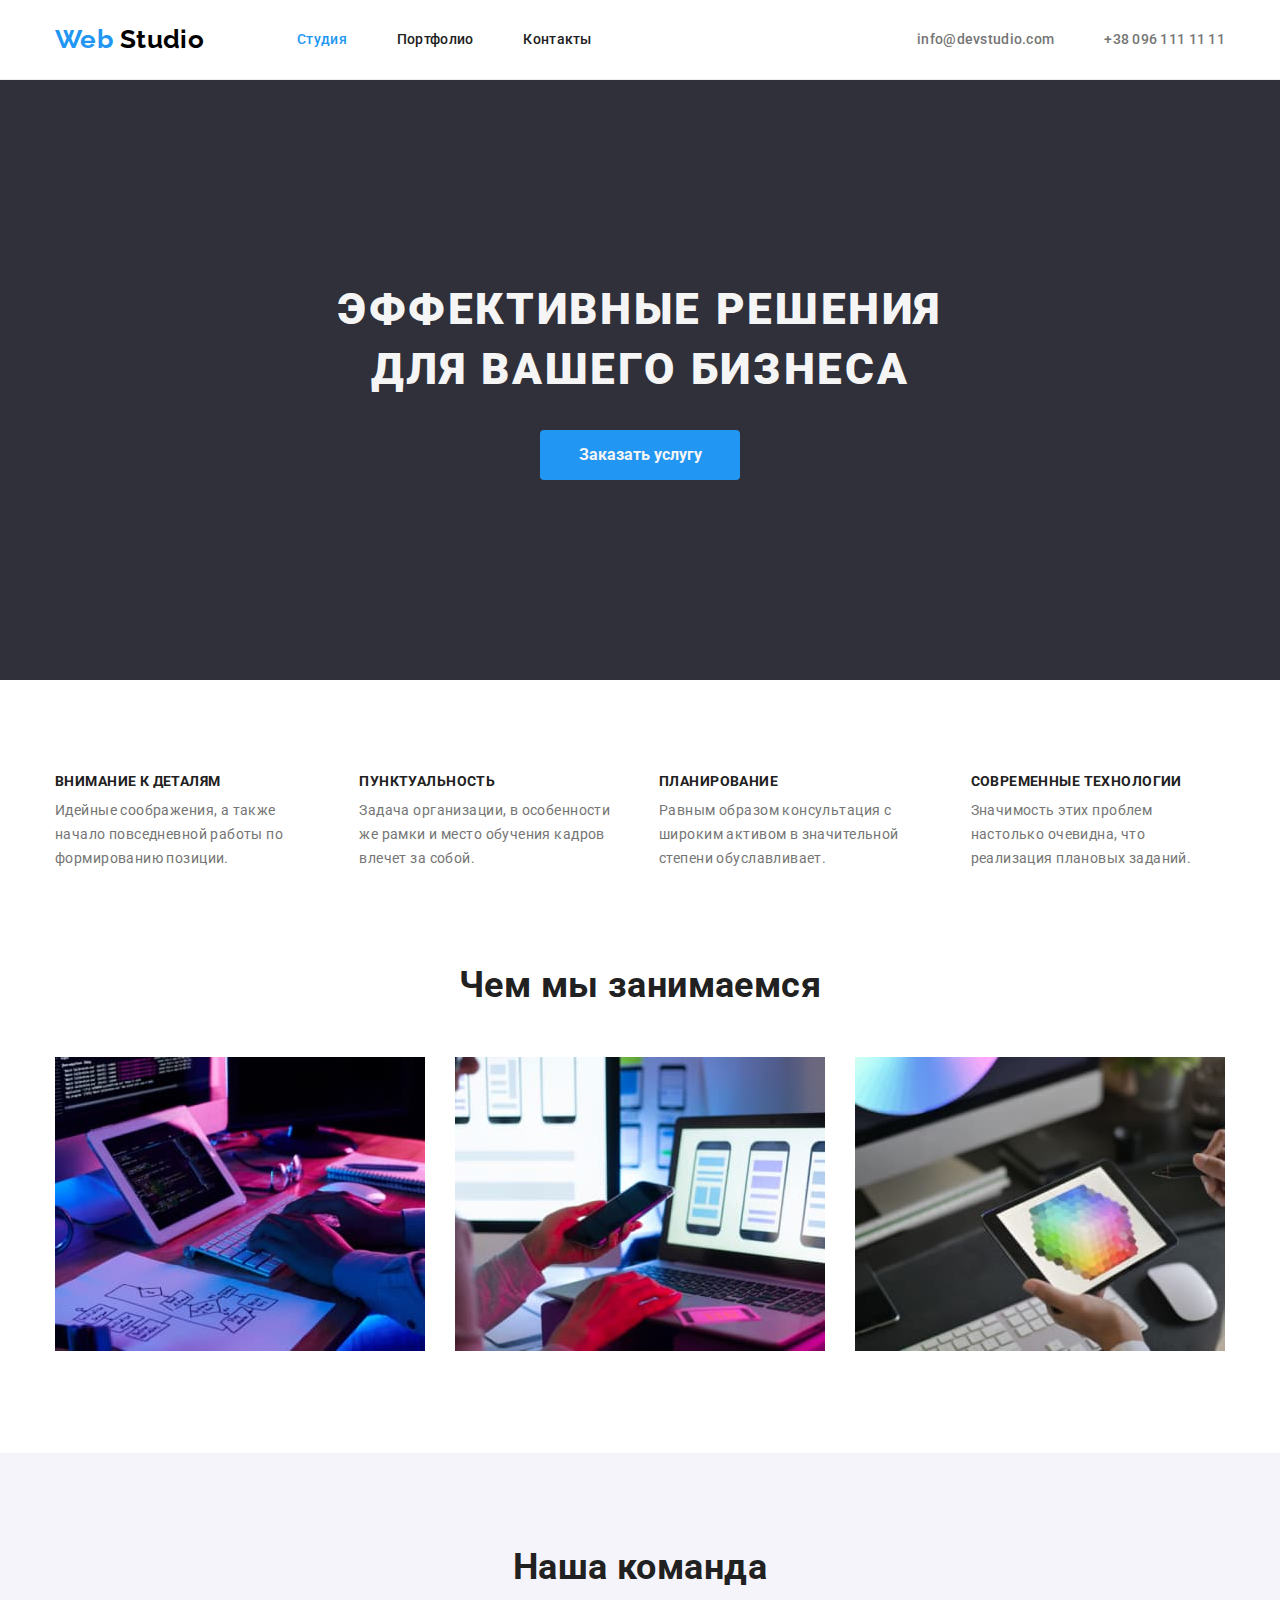
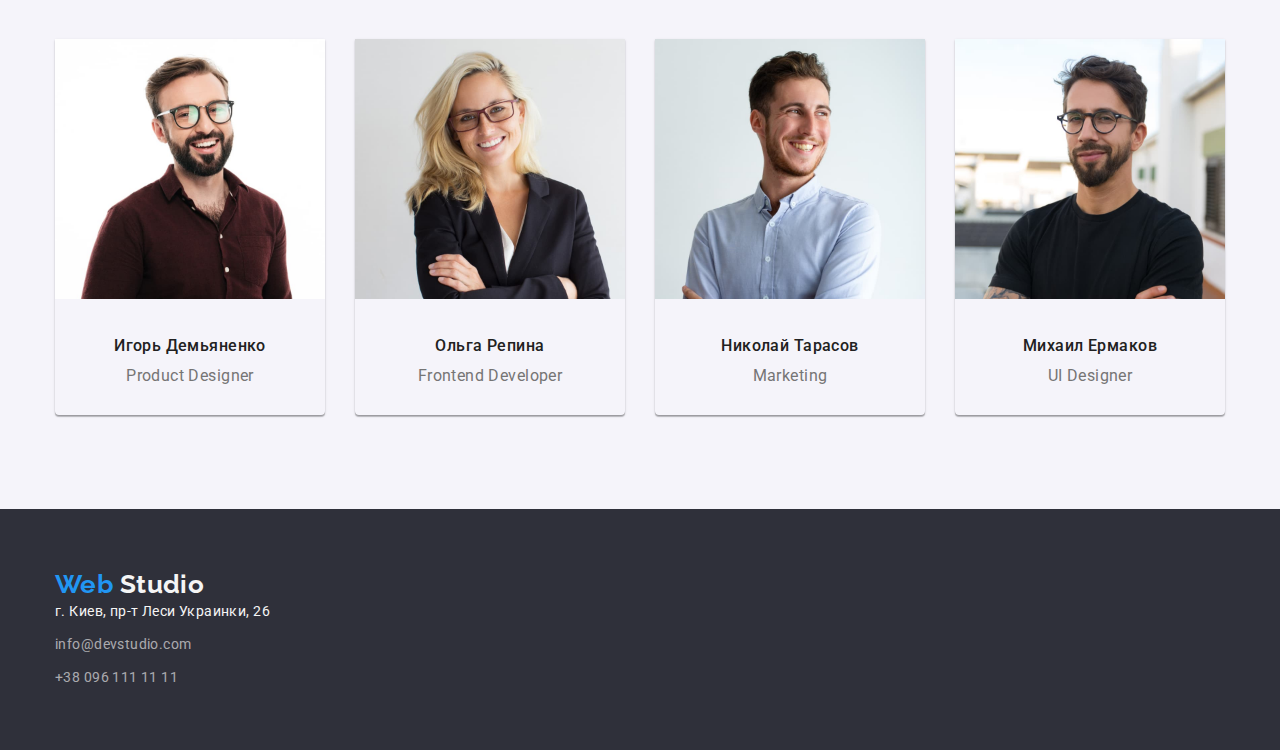
==== index.html @ 70b6d52c "summary" ====
<!DOCTYPE html>
<html lang="ru">
  <head>
    <meta charset="UTF-8" />
    <meta http-equiv="X-UA-Compatible" content="IE=edge" />
    <meta name="viewport" content="width=device-width, initial-scale=1.0" />
    <link rel="preconnect" href="https://fonts.googleapis.com" />
    <link rel="preconnect" href="https://fonts.gstatic.com" crossorigin />
    <link
      href="https://fonts.googleapis.com/css2?family=Raleway:wght@700&family=Roboto:wght@400;500;700;900&display=swap"
      rel="stylesheet"
    />
    <title>Document</title>
    <link
      rel="stylesheet"
      href="https://cdnjs.cloudflare.com/ajax/libs/modern-normalize/1.1.0/modern-normalize.min.css"
    />
    <link rel="stylesheet" href="./css/styles.css" />
  </head>
  <body>
    <!-- Верхняя линия -->
    <header class="header">
      <div class="container main-nav">
        <a href="./index.html" class="logo">Web <span class="logo-studio">Studio</span> </a>
        <nav>
          <ul class="site-nav list">
            <li class="item"><a href="./index.html" class="link current">Студия</a></li>
            <li class="item"><a href="./portfolio.html" class="link">Портфолио</a></li>
            <li class="item"><a href="" class="link">Контакты</a></li>
          </ul>
        </nav>
        <ul class="header-contacts list">
          <li class="item">
            <a href="mailto:info@devstudio.com" class="link">info@devstudio.com</a>
          </li>
          <li class="item"><a href="tel:+380961111111" class="link">+38 096 111 11 11</a></li>
        </ul>
      </div>
    </header>
    <main>
      <!-- Шапка -->
      <section class="hero">
        <div class="container">
          <h1 class="titel">
            Эффективные решения <br />
            для вашего бизнеса
          </h1>
          <button type="button" class="btn">Заказать услугу</button>
        </div>
      </section>
      <!-- Особености -->
      <section class="peculiarities">
        <div class="container">
          <!-- Прихований заголовок -->
          <h2 class="visually-hidden">Особенности</h2>
          <ul class="list">
            <li class="item">
              <h3 class="list-titel">Внимание к деталям</h3>
              <p>
                Идейные соображения, а также начало повседневной работы по формированию позиции.
              </p>
            </li>
            <li class="item">
              <h3 class="list-titel">Пунктуальность</h3>
              <p>
                Задача организации, в особенности же рамки и место обучения кадров влечет за собой.
              </p>
            </li>
            <li class="item">
              <h3 class="list-titel">Планирование</h3>
              <p>
                Равным образом консультация с широким активом в значительной степени обуславливает.
              </p>
            </li>
            <li class="item">
              <h3 class="list-titel">Современные технологии</h3>
              <p>Значимость этих проблем настолько очевидна, что реализация плановых заданий.</p>
            </li>
          </ul>
        </div>
      </section>
      <!-- Чем мы занимаемся -->
      <section class="work">
        <div class="container">
          <h2 class="titel">Чем мы занимаемся</h2>
          <ul class="list">
            <li class="item">
              <img src="./images/index-work/img1.jpg" alt="Верстка" width="370" />
            </li>
            <li class="item">
              <img src="./images/index-work/img2.jpg" alt="Дизайн" width="370" />
            </li>
            <li class="item">
              <img src="./images//index-work/img3.jpg" alt="Внешнее оформление" width="370" />
            </li>
          </ul>
        </div>
      </section>
      <!-- Наша команда -->
      <section class="team">
        <div class="container">
          <h2 class="titel">Наша команда</h2>
          <ul class="list">
            <li class="item">
              <img
                src="./images/index-team/phototeam1.jpg"
                alt="фото сотрудника"
                width="270"
                class="photo"
              />
              <div class="photo-text">
                <h3 class="list-titel">Игорь Демьяненко</h3>
                <p lang="en" class="list-text">Product Designer</p>
              </div>
            </li>
            <li class="item">
              <img
                src="./images/index-team/phototeam2.jpg"
                alt="фото сотрудника"
                width="270"
                class="photo"
              />
              <div class="photo-text">
                <h3 class="list-titel">Ольга Репина</h3>
                <p lang="en" class="list-text">Frontend Developer</p>
              </div>
            </li>
            <li class="item">
              <img
                src="./images//index-team/phototeam3.jpg"
                alt="фото сотрудника"
                width="270"
                class="photo"
              />
              <div class="photo-text">
                <h3 class="list-titel">Николай Тарасов</h3>
                <p lang="en" class="list-text">Marketing</p>
              </div>
            </li>
            <li class="item">
              <img
                src="./images/index-team/phototeam4.jpg"
                alt="фото сотрудника"
                width="270"
                class="photo"
              />
              <div class="photo-text">
                <h3 class="list-titel">Михаил Ермаков</h3>
                <p lang="en" class="list-text">UI Designer</p>
              </div>
            </li>
          </ul>
        </div>
      </section>
    </main>
    <!-- Подвал -->
    <footer class="footer">
      <div class="container">
        <a href="./index.html" class="logo">Web <span class="logo-studio">Studio</span> </a>
        <address>
          <p class="address">г. Киев, пр-т Леси Украинки, 26</p>
          <ul class="footer-contacts list">
            <li class="item">
              <a href="mailto:info@devstudio.com" class="link">info@devstudio.com</a>
            </li>
            <li class="item"><a href="tel:+380961111111" class="link">+38 096 111 11 11</a></li>
          </ul>
        </address>
      </div>
    </footer>
  </body>
</html>
---- css/styles.css ----
/* Основний колір тексту #212121 */
/* Додатковий крлір тексту #757575 */
/* Колір фону #f5f5f5 */
/* Додатковий колір фону #F5F4FA */
/* Колір футера #2F303A */
/* Колір наведення #2196F3 */
/* кольори лого #000000, #2196F3 */
/* Колір посилань футер rgba(255, 255, 255, 0.6); */

:root {
  --text-color: #757575;
  --additional-text-color: #212121;
  --background-color: #f5f5f5;
  --additional-background-color: #f5f4fa;
  --header-bacground-color: #ffffff;
  --footer-background-color: #2f303a;
  --logo-color: #000000;
  --activation-color: #2196f3;
  --footer-link-color: rgba(255, 255, 255, 0.6);
  --border-color: #eeeeee;
  --border-header-color: #ececec;
}

body {
  font-family: 'Roboto', sans-serif;
  color: var(--text-color);
  font-size: 14px;
  line-height: 1.71;
  letter-spacing: 0.03em;
}

h1,
h2,
h3,
p,
li {
  margin-top: 0;
  margin-bottom: 0;
}

.container {
  margin-left: auto;
  margin-right: auto;
  width: 1200px;
  padding-left: 15px;
  padding-right: 15px;
}

.titel {
  margin-top: 0;
  margin-bottom: 0;
  text-align: center;
}

.list {
  list-style: none;
  margin: 0;
  padding: 0;
}

.visually-hidden {
  position: absolute;
  width: 1px;
  height: 1px;
  margin: -1px;
  border: 0;
  padding: 0;

  white-space: nowrap;
  clip-path: inset(100%);
  clip: rect(0 0 0 0);
  overflow: hidden;
}

/* Верхняя линия */

.header {
  padding-top: 24px;
  padding-bottom: 24px;

  background-color: var(--header-bacground-color);
  border-bottom: 1px solid var(--border-header-color);
}

.header > .container {
  padding-top: 0;
  padding-bottom: 0;
}

.main-nav {
  display: flex;
  align-items: center;
}

.logo {
  margin-right: 93px;

  font-family: 'Raleway';
  font-weight: 700;
  font-size: 26px;
  line-height: 1.19;
  color: var(--activation-color);
  text-decoration: none;
}

.header .logo-studio {
  color: var(--logo-color);
}

.site-nav {
  display: flex;
}

.site-nav .item + .item {
  margin-left: 50px;
}

.site-nav .link {
  font-weight: 500;
  line-height: 1.14;
  letter-spacing: 0.02em;
  color: var(--additional-text-color);
  text-decoration: none;
}

.site-nav .link.current {
  color: var(--activation-color);
}

.header-contacts {
  display: flex;
  margin-left: auto;
}

.header-contacts .item + .item {
  margin-left: 50px;
}

.header-contacts .link {
  font-weight: 500;
  line-height: 1.14;
  letter-spacing: 0.02em;
  color: inherit;
  text-decoration: none;
}

.site-nav,
.header-contacts {
  list-style: none;
}

.site-nav .link:hover,
.site-nav .link:focus,
.header-contacts .link:hover,
.header-contacts .link:focus {
  color: var(--activation-color);
}

/* index */
/* Шапка */

.hero {
  background-color: var(--footer-background-color);
  text-align: center;
  padding-top: 200px;
  padding-bottom: 200px;
}

.hero .titel {
  margin-top: 0;
  margin-bottom: 30px;
  font-weight: 900;
  font-size: 44px;
  line-height: 1.36;

  letter-spacing: 0.06em;
  text-transform: uppercase;

  color: var(--background-color);
}

.hero .btn {
  min-width: 200px;
  padding: 10px 32px;
  font-weight: 700;
  font-size: 16px;
  line-height: 1.87;
  border-radius: 4px;
  border: 0;

  color: var(--background-color);
  background-color: var(--activation-color);

  cursor: pointer;
  font-family: inherit;
}

/* Особености */
.peculiarities {
  padding-top: 94px;
  padding-bottom: 94px;
}

.peculiarities > .container {
  padding-bottom: 0;
}

.peculiarities .list-titel {
  margin-bottom: 10px;
  font-weight: 700;
  font-size: 14px;
  line-height: 1.14;
  text-transform: uppercase;
  color: var(--additional-text-color);
}

.peculiarities .list {
  display: flex;
}

.peculiarities .item {
  width: calc((100%-90px) / 4);
  margin-right: 30px;
}

.peculiarities .item:nth-child(4n) {
  margin-right: 0px;
}

/* Чем мы занимаемся */
/* Наша команда */

.work {
  padding-bottom: 94px;
}

.work .list {
  display: flex;
}

.work .item {
  width: calc((100%-60px) / 3);
  margin-right: 30px;
}

.work .item:nth-child(3n) {
  margin-right: 0px;
}

.team {
  padding-top: 94px;
  padding-bottom: 94px;
}

.team .list {
  display: flex;
}

.team .item {
  width: calc((100%-90px) / 4);
  margin-right: 30px;
  text-align: center;
  box-shadow: 0px 1px 3px rgba(0, 0, 0, 0.12), 0px 1px 1px rgba(0, 0, 0, 0.14),
    0px 2px 1px rgba(0, 0, 0, 0.2);
  border-radius: 0px 0px 4px 4px;
}

.team .item:nth-child(4n) {
  margin-right: 0px;
}

.team {
  background-color: var(--additional-background-color);
}

.work .titel,
.team .titel {
  margin-bottom: 50px;
  font-weight: 700;
  font-size: 36px;
  line-height: 1.16;
  text-align: center;
  color: var(--additional-text-color);
}

/* .team .photo {
  margin-bottom: 10px;
} */
.team .photo-text {
  padding-top: 30px;
  padding-bottom: 30px;
}

.team .list-titel {
  margin-bottom: 10px;

  font-weight: 500;
  font-size: 16px;
  line-height: 1.18;
  text-align: center;
  color: var(--additional-text-color);
}

.team .list-text {
  /* margin-bottom: 30px; */

  font-size: 16px;
  line-height: 1.19;
  text-align: center;
}

/* portfolio */
/* Проекты */

.portfolio {
  padding-top: 94px;
  padding-bottom: 94px;
}

.portfolio .filter {
  display: flex;
  justify-content: center;
  margin-bottom: 34px;
}

.filter .item {
  margin-right: 8px;
}

.filter .item:last-child {
  margin-right: 0;
}

.filter .btn {
  padding-top: 6px;
  padding-right: 22px;
  padding-bottom: 6px;
  padding-left: 22px;

  font-weight: 500;
  font-size: 16px;
  line-height: 1.62;
  color: var(--additional-text-color);
  background-color: var(--additional-background-color);
  border: none;
  border-radius: 4px;

  cursor: pointer;
  font-family: inherit;
}

.filter .btn:hover,
.filter .btn:focus {
  color: var(--background-color);
  background-color: var(--activation-color);
}

.projects {
  display: flex;
  flex-wrap: wrap;
}

.projects .item {
  box-sizing: border-box;

  width: 370px;
  margin-right: 30px;
  margin-bottom: 30px;
}

.projects .item:nth-last-child(-n + 3) {
  margin-bottom: 0;
}

.projects .item:nth-child(3n) {
  margin-right: 0px;
}

.projects .photo-text {
  padding-top: 20px;
  padding-right: 24px;
  padding-bottom: 20px;
  padding-left: 24px;

  background: var(--header-bacground-color);
  border-right: 1px solid var(--border-color);
  border-bottom: 1px solid var(--border-color);
  border-left: 1px solid var(--border-color);
}

.projects .list-titel {
  margin-bottom: 4px;

  font-weight: 700;
  font-size: 18px;
  line-height: 2;
  letter-spacing: 0.06em;

  color: var(--additional-text-color);
}

.projects .list-text {
  font-size: 16px;
  line-height: 1.87;
}

/* Подвал */

.footer {
  background-color: var(--footer-background-color);
}

.footer {
  padding-top: 60px;
  padding-bottom: 60px;
}

.footer .logo {
  display: inline-block;
}

.footer .logo-studio {
  color: var(--background-color);
}

.footer .address {
  margin-bottom: 9px;
  color: var(--background-color);
  font-style: normal;
}

.footer-contacts {
  list-style: none;
}

.footer .item:not(:last-child) {
  margin-bottom: 9px;
}

.footer-contacts .link {
  color: rgba(255, 255, 255, 0.6);
  font-style: normal;
  text-decoration: none;
}

.footer-contacts .link:hover,
.footer-contacts .link:focus {
  color: var(--activation-color);
}
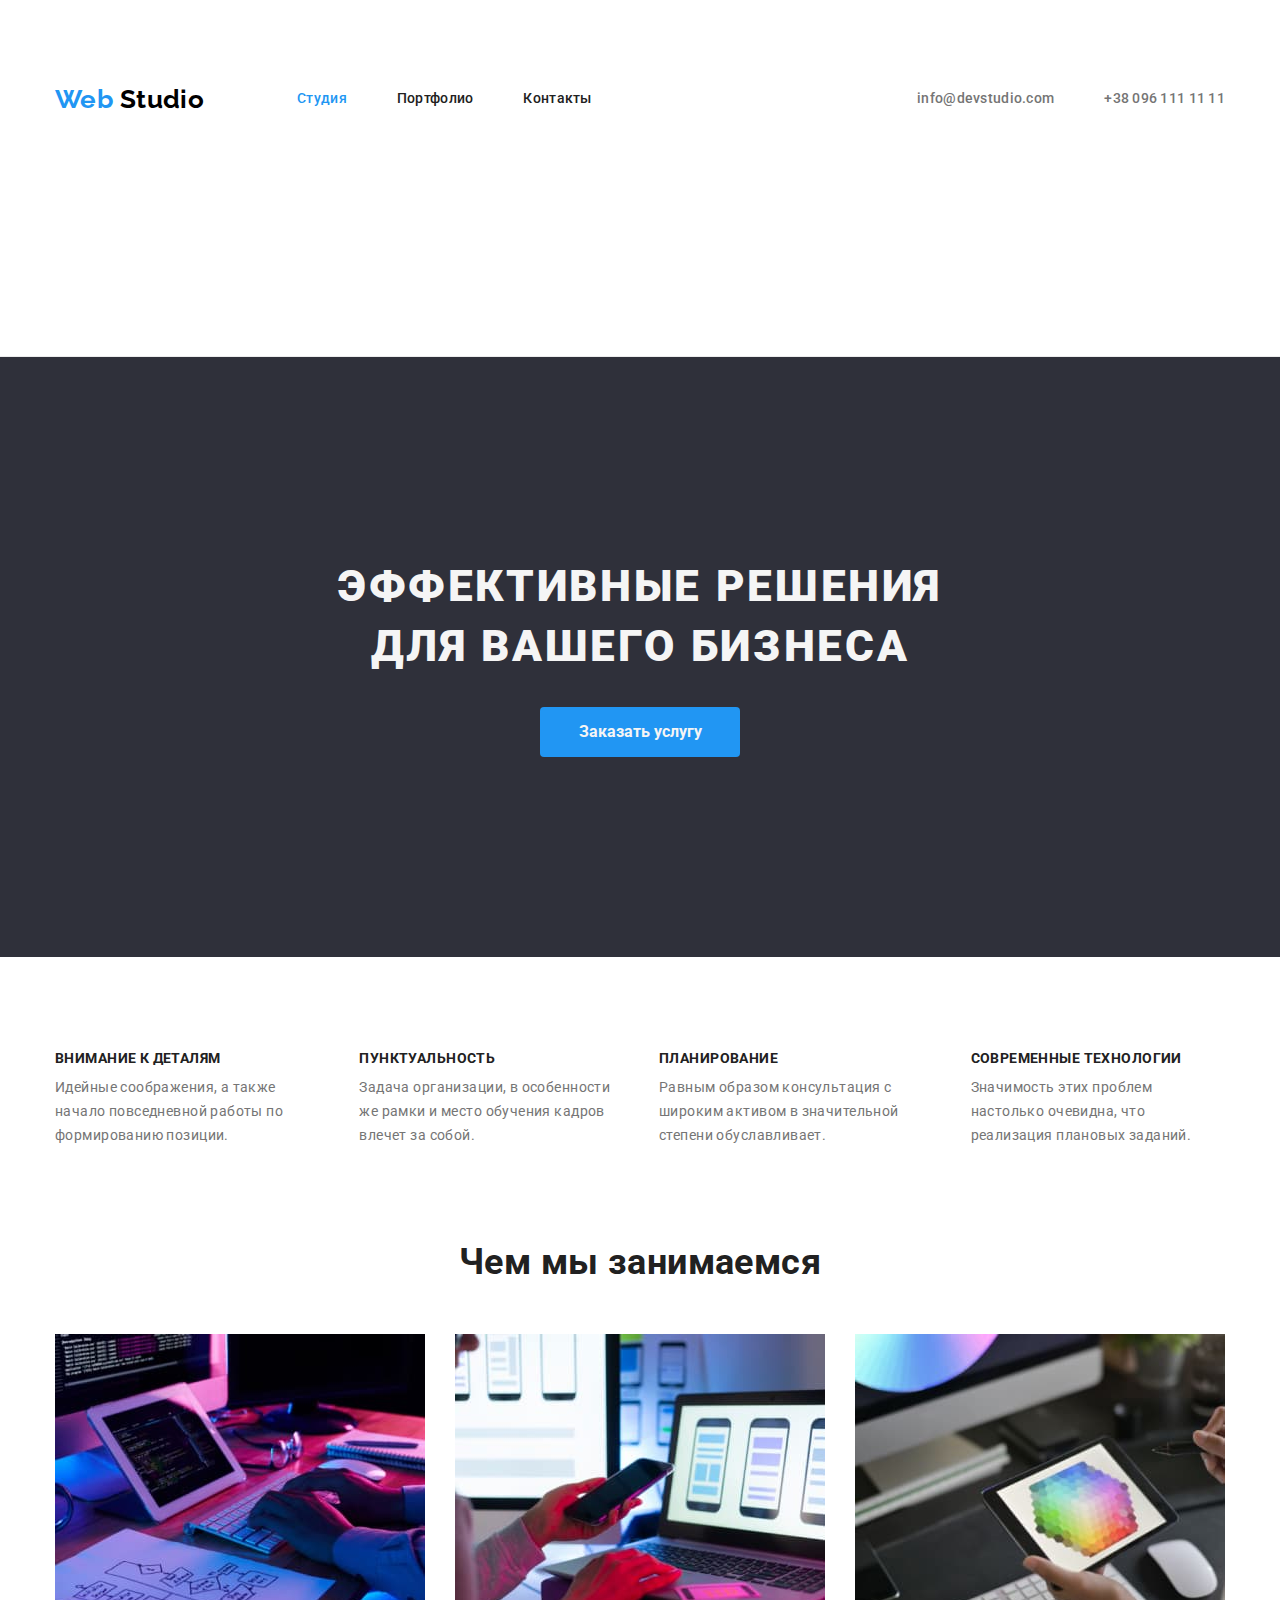
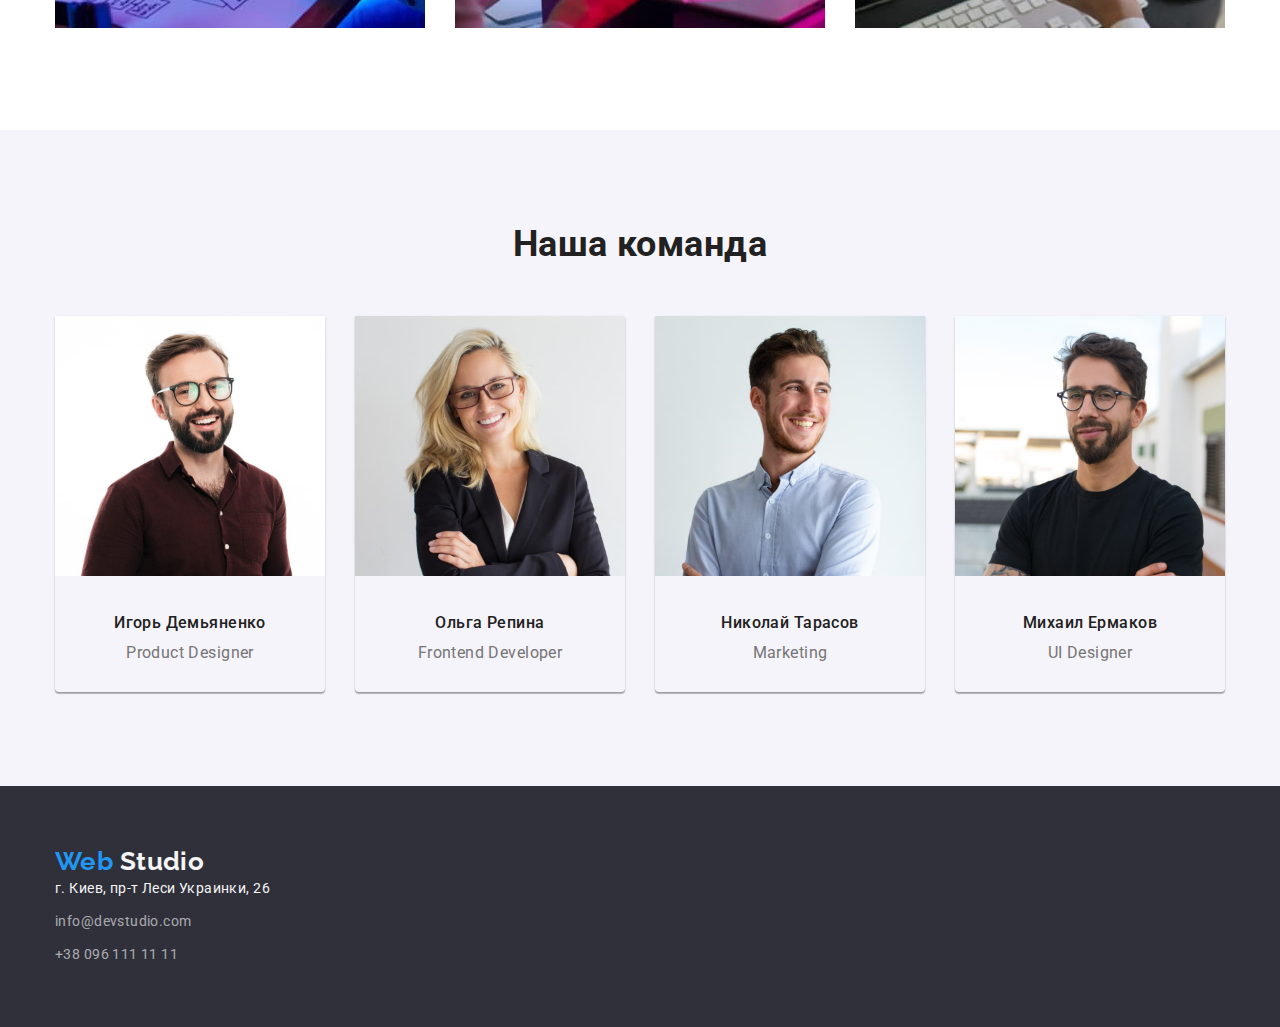
==== commit f983ac10: "ігььфкн" ====
--- a/index.html
+++ b/index.html
@@ -29,6 +29,9 @@
             <li class="item"><a href="" class="link">Контакты</a></li>
           </ul>
         </nav>
+        <svg>
+          <use></use>
+        </svg>
         <ul class="header-contacts list">
           <li class="item">
             <a href="mailto:info@devstudio.com" class="link">info@devstudio.com</a>
@@ -36,6 +39,9 @@
           <li class="item"><a href="tel:+380961111111" class="link">+38 096 111 11 11</a></li>
         </ul>
       </div>
+      <svg widht="12px" hejght="16px">
+        <use href="./images/icon.svg#envelop"></use>
+      </svg>
     </header>
     <main>
       <!-- Шапка -->
--- a/css/styles.css
+++ b/css/styles.css
@@ -156,6 +156,12 @@
   color: var(--activation-color);
 }
 
+.header-contacts .icon {
+  width: 16px;
+  height: 16px;
+  fill: var(--text-color);
+}
+
 /* index */
 /* Шапка */
 
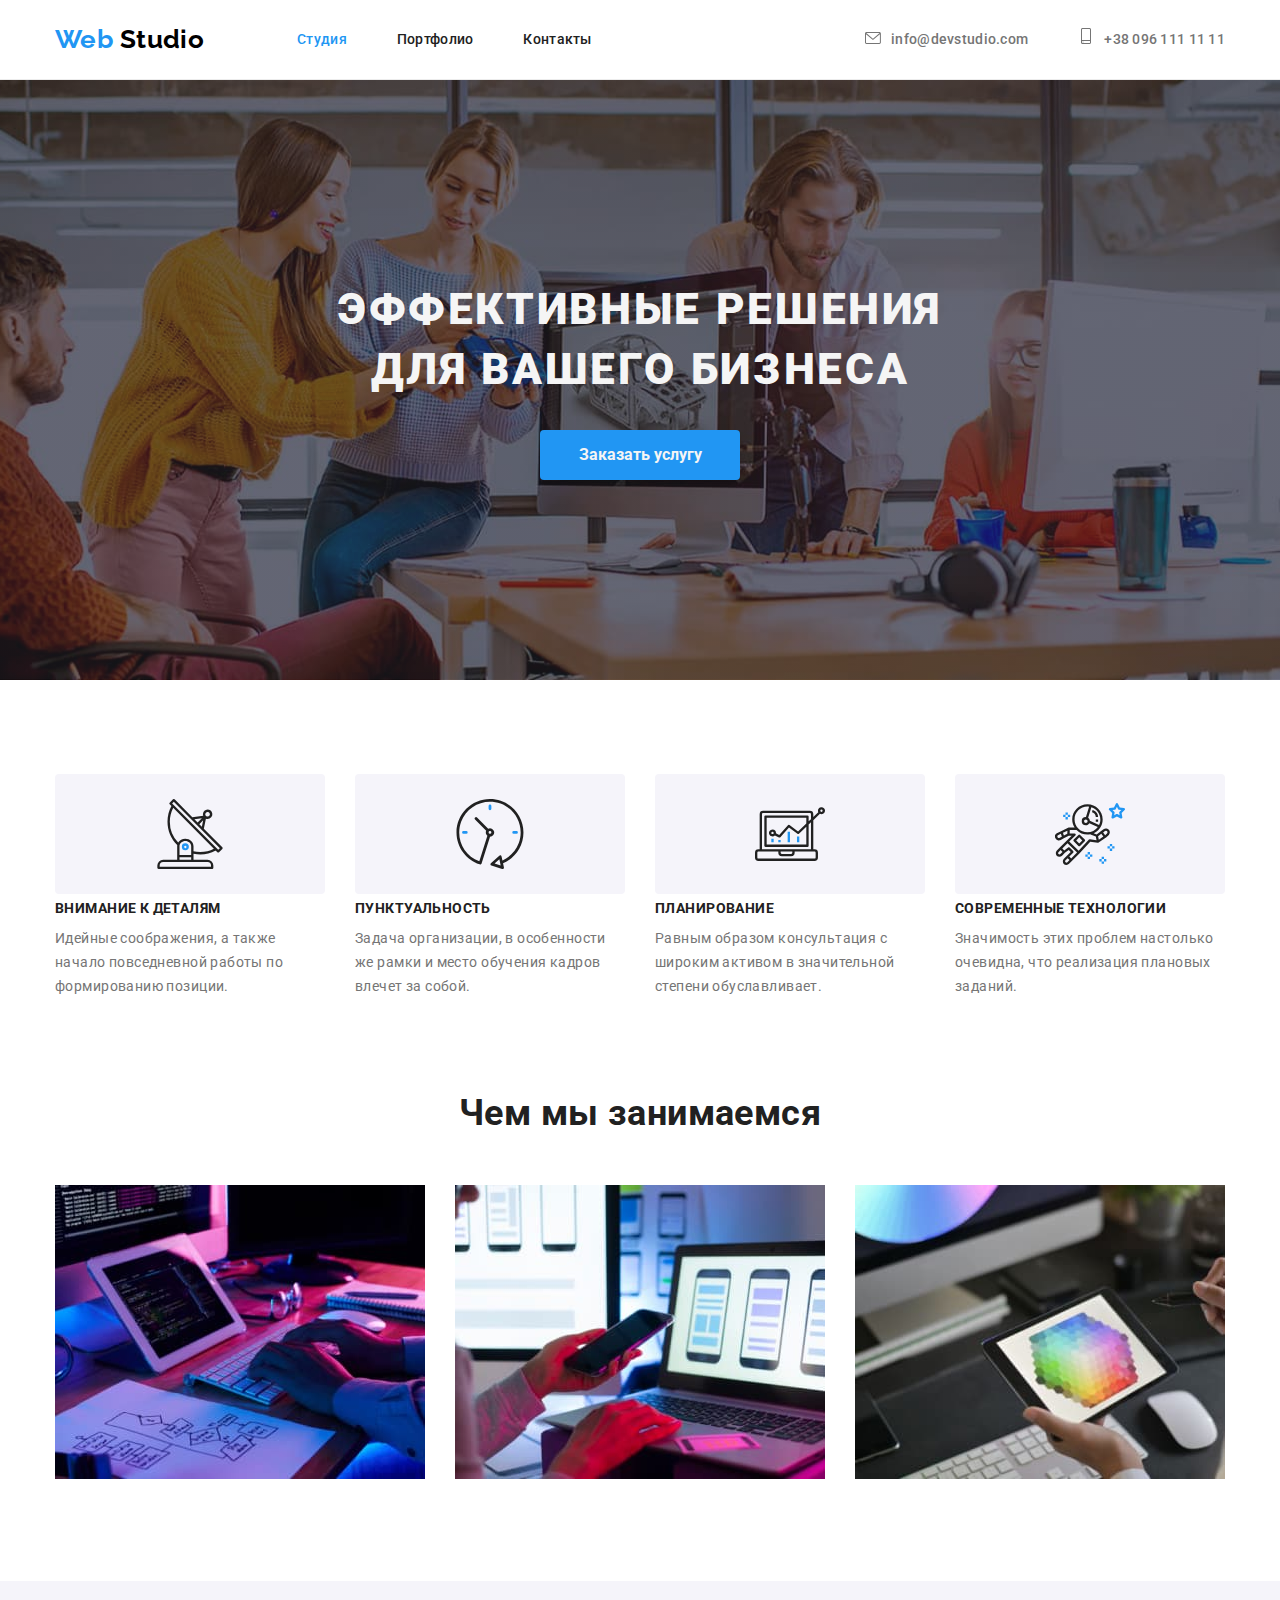
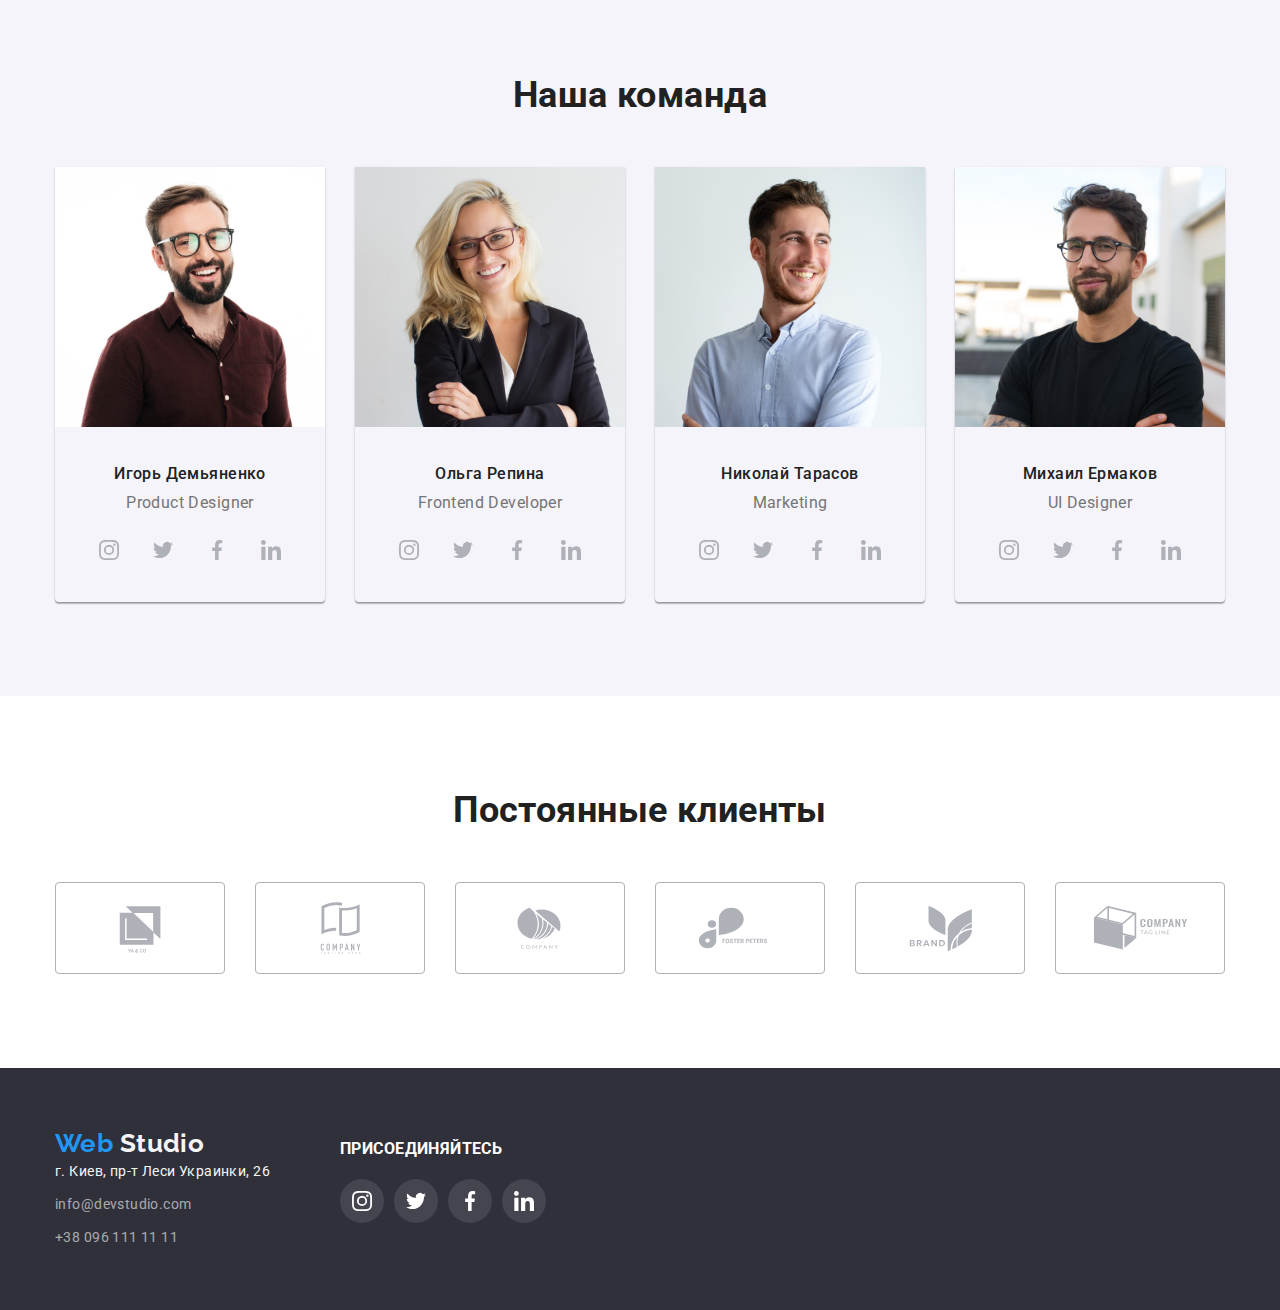
==== commit ee5b59e6: "updata" ====
--- a/index.html
+++ b/index.html
@@ -1,178 +1,318 @@
 <!DOCTYPE html>
 <html lang="ru">
-  <head>
-    <meta charset="UTF-8" />
-    <meta http-equiv="X-UA-Compatible" content="IE=edge" />
-    <meta name="viewport" content="width=device-width, initial-scale=1.0" />
-    <link rel="preconnect" href="https://fonts.googleapis.com" />
-    <link rel="preconnect" href="https://fonts.gstatic.com" crossorigin />
-    <link
-      href="https://fonts.googleapis.com/css2?family=Raleway:wght@700&family=Roboto:wght@400;500;700;900&display=swap"
-      rel="stylesheet"
-    />
-    <title>Document</title>
-    <link
-      rel="stylesheet"
-      href="https://cdnjs.cloudflare.com/ajax/libs/modern-normalize/1.1.0/modern-normalize.min.css"
-    />
-    <link rel="stylesheet" href="./css/styles.css" />
-  </head>
-  <body>
-    <!-- Верхняя линия -->
-    <header class="header">
-      <div class="container main-nav">
-        <a href="./index.html" class="logo">Web <span class="logo-studio">Studio</span> </a>
-        <nav>
-          <ul class="site-nav list">
-            <li class="item"><a href="./index.html" class="link current">Студия</a></li>
-            <li class="item"><a href="./portfolio.html" class="link">Портфолио</a></li>
-            <li class="item"><a href="" class="link">Контакты</a></li>
-          </ul>
-        </nav>
-        <svg>
-          <use></use>
-        </svg>
-        <ul class="header-contacts list">
-          <li class="item">
-            <a href="mailto:info@devstudio.com" class="link">info@devstudio.com</a>
-          </li>
-          <li class="item"><a href="tel:+380961111111" class="link">+38 096 111 11 11</a></li>
-        </ul>
-      </div>
-      <svg widht="12px" hejght="16px">
-        <use href="./images/icon.svg#envelop"></use>
-      </svg>
-    </header>
-    <main>
-      <!-- Шапка -->
-      <section class="hero">
+	<head>
+		<meta charset="UTF-8" />
+		<meta http-equiv="X-UA-Compatible" content="IE=edge" />
+		<meta name="viewport" content="width=device-width, initial-scale=1.0" />
+		<link rel="preconnect" href="https://fonts.googleapis.com" />
+		<link rel="preconnect" href="https://fonts.gstatic.com" crossorigin />
+		<link
+			href="https://fonts.googleapis.com/css2?family=Raleway:wght@700&family=Roboto:wght@400;500;700;900&display=swap"
+			rel="stylesheet"
+		/>
+		<title>Document</title>
+		<link
+			rel="stylesheet"
+			href="https://cdnjs.cloudflare.com/ajax/libs/modern-normalize/1.1.0/modern-normalize.min.css"
+		/>
+		<link rel="stylesheet" href="./css/styles.css" />
+	</head>
+	<body>
+		<!-- Верхняя линия -->
+		<header class="header">
+			<div class="container main-nav">
+				<a href="./index.html" class="logo">Web <span class="logo-studio">Studio</span> </a>
+				<nav>
+					<ul class="site-nav list">
+						<li class="item"><a href="./index.html" class="link current">Студия</a></li>
+						<li class="item"><a href="./portfolio.html" class="link">Портфолио</a></li>
+						<li class="item"><a href="" class="link">Контакты</a></li>
+					</ul>
+				</nav>
+				<ul class="header-contacts list">
+					<li class="item">
+						<a href="mailto:info@devstudio.com" class="link">
+							<svg class="icon" widht="16px" height="12px">
+								<use href="./images/icon.svg#envelope"></use></svg
+							>info@devstudio.com</a
+						>
+					</li>
+					<li class="item">
+						<a href="tel:+380961111111" class="link">
+							<svg class="icon" widht="10px" height="16px">
+								<use href="./images/icon.svg#smartphone"></use></svg
+							>+38 096 111 11 11</a
+						>
+					</li>
+				</ul>
+			</div>
+		</header>
+		<main>
+			<!-- Шапка -->
+			<section class="hero">
+				<div class="container">
+					<h1 class="titel">
+						Эффективные решения <br />
+						для вашего бизнеса
+					</h1>
+					<button type="button" class="btn">Заказать услугу</button>
+				</div>
+			</section>
+			<!-- Особености -->
+			<section class="peculiarities">
+				<div class="container">
+					<!-- Прихований заголовок -->
+					<h2 class="visually-hidden">Особенности</h2>
+					<ul class="list">
+						<li class="item">
+							<svg class="icon" widht="70px" height="70px">
+								<use href="./images/icon.svg#antenna"></use>
+							</svg>
+							<h3 class="list-titel">Внимание к деталям</h3>
+							<p> Идейные соображения, а также начало повседневной работы по формированию позиции. </p>
+						</li>
+						<li class="item">
+							<svg class="icon" widht="70px" height="70px">
+								<use href="./images/icon.svg#clock"></use>
+							</svg>
+							<h3 class="list-titel">Пунктуальность</h3>
+							<p> Задача организации, в особенности же рамки и место обучения кадров влечет за собой. </p>
+						</li>
+						<li class="item">
+							<svg class="icon" widht="70px" height="70px">
+								<use href="./images/icon.svg#diagram"></use>
+							</svg>
+							<h3 class="list-titel">Планирование</h3>
+							<p> Равным образом консультация с широким активом в значительной степени обуславливает. </p>
+						</li>
+						<li class="item">
+							<svg class="icon" widht="70px" height="70px">
+								<use href="./images/icon.svg#astronaut"></use>
+							</svg>
+							<h3 class="list-titel">Современные технологии</h3>
+							<p>Значимость этих проблем настолько очевидна, что реализация плановых заданий.</p>
+						</li>
+					</ul>
+				</div>
+			</section>
+			<!-- Чем мы занимаемся -->
+			<section class="work">
+				<div class="container">
+					<h2 class="titel">Чем мы занимаемся</h2>
+					<ul class="list">
+						<li class="item">
+							<img src="./images/index-work/img1.jpg" alt="Верстка" width="370" />
+						</li>
+						<li class="item">
+							<img src="./images/index-work/img2.jpg" alt="Дизайн" width="370" />
+						</li>
+						<li class="item">
+							<img src="./images//index-work/img3.jpg" alt="Внешнее оформление" width="370" />
+						</li>
+					</ul>
+				</div>
+			</section>
+			<!-- Наша команда -->
+			<section class="team">
+				<div class="container">
+					<h2 class="titel">Наша команда</h2>
+					<ul class="list team-list">
+						<li class="item">
+							<img src="./images/index-team/phototeam1.jpg" alt="фото сотрудника" width="270" class="photo" />
+							<div class="photo-text">
+								<h3 class="list-titel">Игорь Демьяненко</h3>
+								<p lang="en" class="list-text">Product Designer</p>
+                <ul class="list social-links">
+                  <li class="item-links">
+                    <a class="link" href=""><svg class="icon" widht="20px" height="20px">
+                      <use href="./images/icon.svg#instagram"></use>
+                    </svg>
+                  </svg></a>
+                  </li>
+                  <li class="item-links">
+                    <a class="link" href=""><svg class="icon" widht="20px" height="20px">
+                      <use href="./images/icon.svg#twitter"></use>
+                    </svg></a>
+                  </li>
+                  <li class="item-links">
+                    <a class="link" href=""><svg class="icon" widht="20px" height="20px">
+                      <use href="./images/icon.svg#facebook"></use>
+                    </svg></a></li>
+                  <li class="item-links">
+                    <a class="link" href=""><svg class="icon" widht="20px" height="20px">
+                      <use href="./images/icon.svg#linkedin"></use>
+                    </svg></a></li>
+                </ul>
+							</div>
+						</li>
+						<li class="item">
+							<img src="./images/index-team/phototeam2.jpg" alt="фото сотрудника" width="270" class="photo" />
+							<div class="photo-text">
+								<h3 class="list-titel">Ольга Репина</h3>
+								<p lang="en" class="list-text">Frontend Developer</p>
+                <ul class="list social-links">
+                  <li class="item-links">
+                    <a class="link" href=""><svg class="icon" widht="20px" height="20px">
+                      <use href="./images/icon.svg#instagram"></use>
+                    </svg>
+                  </svg></a>
+                  </li>
+                  <li class="item-links">
+                    <a class="link" href=""><svg class="icon" widht="20px" height="20px">
+                      <use href="./images/icon.svg#twitter"></use>
+                    </svg></a>
+                  </li>
+                  <li class="item-links">
+                    <a class="link" href=""><svg class="icon" widht="20px" height="20px">
+                      <use href="./images/icon.svg#facebook"></use>
+                    </svg></a></li>
+                  <li class="item-links">
+                    <a class="link" href=""><svg class="icon" widht="20px" height="20px">
+                      <use href="./images/icon.svg#linkedin"></use>
+                    </svg></a></li>
+                </ul>
+							</div>
+						</li>
+						<li class="item">
+							<img src="./images//index-team/phototeam3.jpg" alt="фото сотрудника" width="270" class="photo" />
+							<div class="photo-text">
+								<h3 class="list-titel">Николай Тарасов</h3>
+								<p lang="en" class="list-text">Marketing</p>
+                <ul class="list social-links">
+                  <li class="item-links">
+                    <a class="link" href=""><svg class="icon" widht="20px" height="20px">
+                      <use href="./images/icon.svg#instagram"></use>
+                    </svg>
+                  </svg></a>
+                  </li>
+                  <li class="item-links">
+                    <a class="link" href=""><svg class="icon" widht="20px" height="20px">
+                      <use href="./images/icon.svg#twitter"></use>
+                    </svg></a>
+                  </li>
+                  <li class="item-links">
+                    <a class="link" href=""><svg class="icon" widht="20px" height="20px">
+                      <use href="./images/icon.svg#facebook"></use>
+                    </svg></a></li>
+                  <li class="item-links">
+                    <a class="link" href=""><svg class="icon" widht="20px" height="20px">
+                      <use href="./images/icon.svg#linkedin"></use>
+                    </svg></a></li>
+                </ul>
+							</div>
+						</li>
+						<li class="item">
+							<img src="./images/index-team/phototeam4.jpg" alt="фото сотрудника" width="270" class="photo" />
+							<div class="photo-text">
+								<h3 class="list-titel">Михаил Ермаков</h3>
+								<p lang="en" class="list-text">UI Designer</p>
+                <ul class="list social-links">
+                  <li class="item-links">
+                    <a class="link" href=""><svg class="icon" widht="20px" height="20px">
+                      <use href="./images/icon.svg#instagram"></use>
+                    </svg>
+                  </svg></a>
+                  </li>
+                  <li class="item-links">
+                    <a class="link" href=""><svg class="icon" widht="20px" height="20px">
+                      <use href="./images/icon.svg#twitter"></use>
+                    </svg></a>
+                  </li>
+                  <li class="item-links">
+                    <a class="link" href=""><svg class="icon" widht="20px" height="20px">
+                      <use href="./images/icon.svg#facebook"></use>
+                    </svg></a></li>
+                  <li class="item-links">
+                    <a class="link" href=""><svg class="icon" widht="20px" height="20px">
+                      <use href="./images/icon.svg#linkedin"></use>
+                    </svg></a></li>
+                </ul>
+							</div>
+						</li>
+					</ul>
+				</div>
+			</section>
+      <!-- Постоянные клиенты -->
+      <section class="client">
         <div class="container">
-          <h1 class="titel">
-            Эффективные решения <br />
-            для вашего бизнеса
-          </h1>
-          <button type="button" class="btn">Заказать услугу</button>
-        </div>
-      </section>
-      <!-- Особености -->
-      <section class="peculiarities">
-        <div class="container">
-          <!-- Прихований заголовок -->
-          <h2 class="visually-hidden">Особенности</h2>
+          <h2 class="titel">Постоянные клиенты</h2>
           <ul class="list">
             <li class="item">
-              <h3 class="list-titel">Внимание к деталям</h3>
-              <p>
-                Идейные соображения, а также начало повседневной работы по формированию позиции.
-              </p>
-            </li>
-            <li class="item">
-              <h3 class="list-titel">Пунктуальность</h3>
-              <p>
-                Задача организации, в особенности же рамки и место обучения кадров влечет за собой.
-              </p>
-            </li>
-            <li class="item">
-              <h3 class="list-titel">Планирование</h3>
-              <p>
-                Равным образом консультация с широким активом в значительной степени обуславливает.
-              </p>
-            </li>
-            <li class="item">
-              <h3 class="list-titel">Современные технологии</h3>
-              <p>Значимость этих проблем настолько очевидна, что реализация плановых заданий.</p>
+              <a href="" class="link">
+                <svg class="icon"> <use href="./images/icon.svg#Logo-1"></use></svg>
+              </a>
+            </li>
+            <li class="item">
+              <a href="" class="link">
+                <svg class="icon"><use href="./images/icon.svg#Logo-2"></use></svg>
+              </a>
+            </li>
+            <li class="item">
+              <a href="" class="link">
+                <svg class="icon"><use href="./images/icon.svg#Logo-3"></use></svg>
+              </a>
+            </li>
+            <li class="item">
+              <a href="" class="link">
+                <svg class="icon"><use href="./images/icon.svg#Logo-4"></use></svg>
+              </a>
+            </li>
+            <li class="item">
+              <a href="" class="link">
+                <svg class="icon"><use href="./images/icon.svg#Logo-5"></use></svg>
+              </a>
+            </li>
+            <li class="item">
+              <a href="" class="link">
+                <svg class="icon"><use href="./images/icon.svg#Logo-6"></use></svg>
+              </a>
             </li>
           </ul>
         </div>
       </section>
-      <!-- Чем мы занимаемся -->
-      <section class="work">
-        <div class="container">
-          <h2 class="titel">Чем мы занимаемся</h2>
-          <ul class="list">
-            <li class="item">
-              <img src="./images/index-work/img1.jpg" alt="Верстка" width="370" />
-            </li>
-            <li class="item">
-              <img src="./images/index-work/img2.jpg" alt="Дизайн" width="370" />
-            </li>
-            <li class="item">
-              <img src="./images//index-work/img3.jpg" alt="Внешнее оформление" width="370" />
-            </li>
-          </ul>
+		</main>
+		<!-- Подвал -->
+		<footer class="footer">
+			<div class="container">
+        <div class="blok">				
+          <a href="./index.html" class="logo">Web <span class="logo-studio">Studio</span> </a>
+				  <address>
+					  <p class="address">г. Киев, пр-т Леси Украинки, 26</p>
+					  <ul class="footer-contacts list">
+						  <li class="item">
+							  <a href="mailto:info@devstudio.com" class="link">info@devstudio.com</a>
+						  </li>
+						  <li class="item"><a href="tel:+380961111111" class="link">+38 096 111 11 11</a></li>
+					  </ul>
+				  </address>
         </div>
-      </section>
-      <!-- Наша команда -->
-      <section class="team">
-        <div class="container">
-          <h2 class="titel">Наша команда</h2>
-          <ul class="list">
-            <li class="item">
-              <img
-                src="./images/index-team/phototeam1.jpg"
-                alt="фото сотрудника"
-                width="270"
-                class="photo"
-              />
-              <div class="photo-text">
-                <h3 class="list-titel">Игорь Демьяненко</h3>
-                <p lang="en" class="list-text">Product Designer</p>
-              </div>
-            </li>
-            <li class="item">
-              <img
-                src="./images/index-team/phototeam2.jpg"
-                alt="фото сотрудника"
-                width="270"
-                class="photo"
-              />
-              <div class="photo-text">
-                <h3 class="list-titel">Ольга Репина</h3>
-                <p lang="en" class="list-text">Frontend Developer</p>
-              </div>
-            </li>
-            <li class="item">
-              <img
-                src="./images//index-team/phototeam3.jpg"
-                alt="фото сотрудника"
-                width="270"
-                class="photo"
-              />
-              <div class="photo-text">
-                <h3 class="list-titel">Николай Тарасов</h3>
-                <p lang="en" class="list-text">Marketing</p>
-              </div>
-            </li>
-            <li class="item">
-              <img
-                src="./images/index-team/phototeam4.jpg"
-                alt="фото сотрудника"
-                width="270"
-                class="photo"
-              />
-              <div class="photo-text">
-                <h3 class="list-titel">Михаил Ермаков</h3>
-                <p lang="en" class="list-text">UI Designer</p>
-              </div>
-            </li>
-          </ul>
+        <div class="blok">
+          <h3 class="blok-titel">присоединяйтесь</h3>
+          <ul class="list social-links-company">
+                  <li class="item-links">
+                    <a class="link" href=""><svg class="icon" widht="20px" height="20px">
+                      <use href="./images/icon.svg#instagram"></use>
+                    </svg>
+                  </svg></a>
+                  </li>
+                  <li class="item-links">
+                    <a class="link" href=""><svg class="icon" widht="20px" height="20px">
+                      <use href="./images/icon.svg#twitter"></use>
+                    </svg></a>
+                  </li>
+                  <li class="item-links">
+                    <a class="link" href=""><svg class="icon" widht="20px" height="20px">
+                      <use href="./images/icon.svg#facebook"></use>
+                    </svg></a></li>
+                  <li class="item-links">
+                    <a class="link" href=""><svg class="icon" widht="20px" height="20px">
+                      <use href="./images/icon.svg#linkedin"></use>
+                    </svg></a></li>
+                </ul>
+
         </div>
-      </section>
-    </main>
-    <!-- Подвал -->
-    <footer class="footer">
-      <div class="container">
-        <a href="./index.html" class="logo">Web <span class="logo-studio">Studio</span> </a>
-        <address>
-          <p class="address">г. Киев, пр-т Леси Украинки, 26</p>
-          <ul class="footer-contacts list">
-            <li class="item">
-              <a href="mailto:info@devstudio.com" class="link">info@devstudio.com</a>
-            </li>
-            <li class="item"><a href="tel:+380961111111" class="link">+38 096 111 11 11</a></li>
-          </ul>
-        </address>
-      </div>
-    </footer>
-  </body>
+			</div>
+
+		</footer>
+	</body>
 </html>
--- a/css/styles.css
+++ b/css/styles.css
@@ -8,25 +8,27 @@
 /* Колір посилань футер rgba(255, 255, 255, 0.6); */
 
 :root {
-  --text-color: #757575;
-  --additional-text-color: #212121;
-  --background-color: #f5f5f5;
-  --additional-background-color: #f5f4fa;
-  --header-bacground-color: #ffffff;
-  --footer-background-color: #2f303a;
-  --logo-color: #000000;
-  --activation-color: #2196f3;
-  --footer-link-color: rgba(255, 255, 255, 0.6);
-  --border-color: #eeeeee;
-  --border-header-color: #ececec;
+	--text-color: #757575;
+	--additional-text-color: #212121;
+	--background-color: #f5f5f5;
+	--additional-background-color: #f5f4fa;
+	--header-bacground-color: #ffffff;
+	--footer-background-color: #2f303a;
+	--logo-color: #000000;
+	--activation-color: #2196f3;
+	--footer-link-color: rgba(255, 255, 255, 0.6);
+	--border-color: #eeeeee;
+	--border-header-color: #ececec;
+	--icon-color: #afb1b8;
+	--background-links-company: rgba(255, 255, 255, 0.1);
 }
 
 body {
-  font-family: 'Roboto', sans-serif;
-  color: var(--text-color);
-  font-size: 14px;
-  line-height: 1.71;
-  letter-spacing: 0.03em;
+	font-family: "Roboto", sans-serif;
+	color: var(--text-color);
+	font-size: 14px;
+	line-height: 1.71;
+	letter-spacing: 0.03em;
 }
 
 h1,
@@ -34,422 +36,583 @@
 h3,
 p,
 li {
-  margin-top: 0;
-  margin-bottom: 0;
+	margin-top: 0;
+	margin-bottom: 0;
 }
 
 .container {
-  margin-left: auto;
-  margin-right: auto;
-  width: 1200px;
-  padding-left: 15px;
-  padding-right: 15px;
+	margin-left: auto;
+	margin-right: auto;
+	width: 1200px;
+	padding-left: 15px;
+	padding-right: 15px;
 }
 
 .titel {
-  margin-top: 0;
-  margin-bottom: 0;
-  text-align: center;
+	margin-top: 0;
+	margin-bottom: 0;
+	text-align: center;
 }
 
 .list {
-  list-style: none;
-  margin: 0;
-  padding: 0;
+	list-style: none;
+	margin: 0;
+	padding: 0;
 }
 
 .visually-hidden {
-  position: absolute;
-  width: 1px;
-  height: 1px;
-  margin: -1px;
-  border: 0;
-  padding: 0;
-
-  white-space: nowrap;
-  clip-path: inset(100%);
-  clip: rect(0 0 0 0);
-  overflow: hidden;
+	position: absolute;
+	width: 1px;
+	height: 1px;
+	margin: -1px;
+	border: 0;
+	padding: 0;
+
+	white-space: nowrap;
+	clip-path: inset(100%);
+	clip: rect(0 0 0 0);
+	overflow: hidden;
 }
 
 /* Верхняя линия */
 
 .header {
-  padding-top: 24px;
-  padding-bottom: 24px;
-
-  background-color: var(--header-bacground-color);
-  border-bottom: 1px solid var(--border-header-color);
+	padding-top: 24px;
+	padding-bottom: 24px;
+
+	background-color: var(--header-bacground-color);
+	border-bottom: 1px solid var(--border-header-color);
 }
 
 .header > .container {
-  padding-top: 0;
-  padding-bottom: 0;
+	padding-top: 0;
+	padding-bottom: 0;
 }
 
 .main-nav {
-  display: flex;
-  align-items: center;
+	display: flex;
+	align-items: center;
 }
 
 .logo {
-  margin-right: 93px;
-
-  font-family: 'Raleway';
-  font-weight: 700;
-  font-size: 26px;
-  line-height: 1.19;
-  color: var(--activation-color);
-  text-decoration: none;
+	font-family: "Raleway";
+	font-weight: 700;
+	font-size: 26px;
+	line-height: 1.19;
+	color: var(--activation-color);
+	text-decoration: none;
+}
+
+.header .logo {
+	margin-right: 93px;
 }
 
 .header .logo-studio {
-  color: var(--logo-color);
+	color: var(--logo-color);
 }
 
 .site-nav {
-  display: flex;
+	display: flex;
 }
 
 .site-nav .item + .item {
-  margin-left: 50px;
+	margin-left: 50px;
 }
 
 .site-nav .link {
-  font-weight: 500;
-  line-height: 1.14;
-  letter-spacing: 0.02em;
-  color: var(--additional-text-color);
-  text-decoration: none;
+	font-weight: 500;
+	line-height: 1.14;
+	letter-spacing: 0.02em;
+	color: var(--additional-text-color);
+	text-decoration: none;
 }
 
 .site-nav .link.current {
-  color: var(--activation-color);
+	color: var(--activation-color);
 }
 
 .header-contacts {
-  display: flex;
-  margin-left: auto;
+	display: flex;
+	margin-left: auto;
 }
 
 .header-contacts .item + .item {
-  margin-left: 50px;
+	margin-left: 50px;
 }
 
 .header-contacts .link {
-  font-weight: 500;
-  line-height: 1.14;
-  letter-spacing: 0.02em;
-  color: inherit;
-  text-decoration: none;
+	font-weight: 500;
+	line-height: 1.14;
+	letter-spacing: 0.02em;
+	color: inherit;
+	text-decoration: none;
 }
 
 .site-nav,
 .header-contacts {
-  list-style: none;
+	list-style: none;
 }
 
 .site-nav .link:hover,
 .site-nav .link:focus,
 .header-contacts .link:hover,
 .header-contacts .link:focus {
-  color: var(--activation-color);
+	color: var(--activation-color);
 }
 
 .header-contacts .icon {
-  width: 16px;
-  height: 16px;
-  fill: var(--text-color);
+	display: inline-block;
+	margin-right: 10px;
+	width: 16px;
+	/* height: 16px; */
+	fill: currentColor;
 }
 
 /* index */
 /* Шапка */
 
 .hero {
-  background-color: var(--footer-background-color);
-  text-align: center;
-  padding-top: 200px;
-  padding-bottom: 200px;
+	text-align: center;
+	padding-top: 200px;
+	padding-bottom: 200px;
+
+	background-image: linear-gradient(to right, rgba(47, 48, 58, 0.4), rgba(47, 48, 58, 0.4)),
+		url(../images/background-hero.jpg);
+	background-color: var(--footer-background-color);
+	background-repeat: no-repeat;
+	background-position: 50% 50%;
+	background-size: 1600px;
 }
 
 .hero .titel {
-  margin-top: 0;
-  margin-bottom: 30px;
-  font-weight: 900;
-  font-size: 44px;
-  line-height: 1.36;
-
-  letter-spacing: 0.06em;
-  text-transform: uppercase;
-
-  color: var(--background-color);
+	margin-top: 0;
+	margin-bottom: 30px;
+	font-weight: 900;
+	font-size: 44px;
+	line-height: 1.36;
+
+	letter-spacing: 0.06em;
+	text-transform: uppercase;
+
+	color: var(--background-color);
 }
 
 .hero .btn {
-  min-width: 200px;
-  padding: 10px 32px;
-  font-weight: 700;
-  font-size: 16px;
-  line-height: 1.87;
-  border-radius: 4px;
-  border: 0;
-
-  color: var(--background-color);
-  background-color: var(--activation-color);
-
-  cursor: pointer;
-  font-family: inherit;
+	min-width: 200px;
+	padding: 10px 32px;
+	font-weight: 700;
+	font-size: 16px;
+	line-height: 1.87;
+	box-shadow: 0px 4px 4px rgba(0, 0, 0, 0.15);
+	border-radius: 4px;
+	border: 0;
+
+	color: var(--background-color);
+	background-color: var(--activation-color);
+
+	cursor: pointer;
+	font-family: inherit;
 }
 
 /* Особености */
 .peculiarities {
-  padding-top: 94px;
-  padding-bottom: 94px;
+	padding-top: 94px;
+	padding-bottom: 94px;
 }
 
 .peculiarities > .container {
-  padding-bottom: 0;
+	padding-bottom: 0;
 }
 
 .peculiarities .list-titel {
-  margin-bottom: 10px;
-  font-weight: 700;
-  font-size: 14px;
-  line-height: 1.14;
-  text-transform: uppercase;
-  color: var(--additional-text-color);
+	margin-bottom: 10px;
+	font-weight: 700;
+	font-size: 14px;
+	line-height: 1.14;
+	text-transform: uppercase;
+	color: var(--additional-text-color);
 }
 
 .peculiarities .list {
-  display: flex;
+	display: flex;
 }
 
 .peculiarities .item {
-  width: calc((100%-90px) / 4);
-  margin-right: 30px;
+	width: calc((100%-90px) / 4);
+	margin-right: 30px;
 }
 
 .peculiarities .item:nth-child(4n) {
-  margin-right: 0px;
+	margin-right: 0px;
+}
+.peculiarities .icon {
+	display: inline-block;
+	width: 270px;
+	height: 120px;
+
+	padding-top: 25px;
+	padding-right: 100px;
+	padding-bottom: 25px;
+	padding-left: 100px;
+
+	background: #f5f4fa;
+	border-radius: 4px;
 }
 
 /* Чем мы занимаемся */
 /* Наша команда */
 
 .work {
-  padding-bottom: 94px;
+	padding-bottom: 94px;
 }
 
 .work .list {
-  display: flex;
+	display: flex;
 }
 
 .work .item {
-  width: calc((100%-60px) / 3);
-  margin-right: 30px;
+	width: calc((100%-60px) / 3);
+	margin-right: 30px;
 }
 
 .work .item:nth-child(3n) {
-  margin-right: 0px;
+	margin-right: 0px;
 }
 
 .team {
-  padding-top: 94px;
-  padding-bottom: 94px;
-}
-
-.team .list {
-  display: flex;
+	padding-top: 94px;
+	padding-bottom: 94px;
+}
+
+.team-list {
+	display: flex;
 }
 
 .team .item {
-  width: calc((100%-90px) / 4);
-  margin-right: 30px;
-  text-align: center;
-  box-shadow: 0px 1px 3px rgba(0, 0, 0, 0.12), 0px 1px 1px rgba(0, 0, 0, 0.14),
-    0px 2px 1px rgba(0, 0, 0, 0.2);
-  border-radius: 0px 0px 4px 4px;
+	width: calc((100%-90px) / 4);
+	margin-right: 30px;
+	text-align: center;
+	box-shadow: 0px 1px 3px rgba(0, 0, 0, 0.12), 0px 1px 1px rgba(0, 0, 0, 0.14), 0px 2px 1px rgba(0, 0, 0, 0.2);
+	border-radius: 0px 0px 4px 4px;
 }
 
 .team .item:nth-child(4n) {
-  margin-right: 0px;
+	margin-right: 0px;
 }
 
 .team {
-  background-color: var(--additional-background-color);
+	background-color: var(--additional-background-color);
 }
 
 .work .titel,
 .team .titel {
-  margin-bottom: 50px;
-  font-weight: 700;
-  font-size: 36px;
-  line-height: 1.16;
-  text-align: center;
-  color: var(--additional-text-color);
-}
-
-/* .team .photo {
-  margin-bottom: 10px;
-} */
+	margin-bottom: 50px;
+	font-weight: 700;
+	font-size: 36px;
+	line-height: 1.16;
+	text-align: center;
+	color: var(--additional-text-color);
+}
+
 .team .photo-text {
-  padding-top: 30px;
-  padding-bottom: 30px;
+	padding-top: 30px;
+	padding-bottom: 30px;
 }
 
 .team .list-titel {
-  margin-bottom: 10px;
-
-  font-weight: 500;
-  font-size: 16px;
-  line-height: 1.18;
-  text-align: center;
-  color: var(--additional-text-color);
+	margin-bottom: 10px;
+
+	font-weight: 500;
+	font-size: 16px;
+	line-height: 1.18;
+	text-align: center;
+	color: var(--additional-text-color);
 }
 
 .team .list-text {
-  /* margin-bottom: 30px; */
-
-  font-size: 16px;
-  line-height: 1.19;
-  text-align: center;
+	padding-bottom: 16px;
+	font-size: 16px;
+	line-height: 1.19;
+	text-align: center;
+}
+
+.social-links {
+	display: flex;
+	justify-content: center;
+	color: var(--icon-color);
+}
+
+.social-links .link {
+	padding: 12px;
+	text-decoration: none;
+	display: block;
+	width: 44px;
+	height: 44px;
+	border-radius: 50%;
+
+	color: var(--icon-color);
+}
+
+.social-links .link:hover,
+.social-links .link:focus {
+	background-color: var(--activation-color);
+	color: var(--header-bacground-color);
+}
+
+.social-links .icon {
+	display: inline-flex;
+	width: 20px;
+	height: 20px;
+	fill: currentColor;
+}
+
+.social-links .item-links + .item-links {
+	margin-left: 10px;
+}
+
+/* Постоянные клиенты */
+
+.client .titel {
+	margin-bottom: 50px;
+	font-weight: 700;
+	font-size: 36px;
+	line-height: 1.16;
+	text-align: center;
+	color: var(--additional-text-color);
+}
+
+.client {
+	padding-top: 94px;
+	padding-bottom: 94px;
+}
+
+.client .list {
+	display: flex;
+	color: var(--icon-color);
+}
+
+.client .item {
+	width: 170px;
+	height: 92px;
+	padding: 16px 32px;
+	border: 1px solid #afb1b8;
+	border-radius: 4px;
+}
+
+.client .link {
+	color: var(--icon-color);
+}
+
+.client .link:hover,
+.client .link:focus {
+	color: var(--activation-color);
+}
+
+.client .item + .item {
+	margin-left: 30px;
+}
+
+.client .icon {
+	display: block;
+	width: 106px;
+	height: 60px;
+	fill: currentColor;
 }
 
 /* portfolio */
 /* Проекты */
 
 .portfolio {
-  padding-top: 94px;
-  padding-bottom: 94px;
+	padding-top: 94px;
+	padding-bottom: 94px;
 }
 
 .portfolio .filter {
-  display: flex;
-  justify-content: center;
-  margin-bottom: 34px;
+	display: flex;
+	justify-content: center;
+	margin-bottom: 34px;
 }
 
 .filter .item {
-  margin-right: 8px;
+	margin-right: 8px;
 }
 
 .filter .item:last-child {
-  margin-right: 0;
+	margin-right: 0;
+}
+
+.filter .item:hover,
+.filter .item:focus {
+	box-shadow: 0px 3px 1px rgba(0, 0, 0, 0.1), 0px 1px 2px rgba(0, 0, 0, 0.08), 0px 2px 2px rgba(0, 0, 0, 0.12);
 }
 
 .filter .btn {
-  padding-top: 6px;
-  padding-right: 22px;
-  padding-bottom: 6px;
-  padding-left: 22px;
-
-  font-weight: 500;
-  font-size: 16px;
-  line-height: 1.62;
-  color: var(--additional-text-color);
-  background-color: var(--additional-background-color);
-  border: none;
-  border-radius: 4px;
-
-  cursor: pointer;
-  font-family: inherit;
+	padding-top: 6px;
+	padding-right: 22px;
+	padding-bottom: 6px;
+	padding-left: 22px;
+
+	font-weight: 500;
+	font-size: 16px;
+	line-height: 1.62;
+	color: var(--additional-text-color);
+	background-color: var(--additional-background-color);
+	border: none;
+	border-radius: 4px;
+
+	cursor: pointer;
+	font-family: inherit;
 }
 
 .filter .btn:hover,
 .filter .btn:focus {
-  color: var(--background-color);
-  background-color: var(--activation-color);
+	color: var(--background-color);
+	background-color: var(--activation-color);
 }
 
 .projects {
-  display: flex;
-  flex-wrap: wrap;
+	display: flex;
+	flex-wrap: wrap;
 }
 
 .projects .item {
-  box-sizing: border-box;
-
-  width: 370px;
-  margin-right: 30px;
-  margin-bottom: 30px;
+	box-sizing: border-box;
+
+	width: 370px;
+	margin-right: 30px;
+	margin-bottom: 30px;
 }
 
 .projects .item:nth-last-child(-n + 3) {
-  margin-bottom: 0;
+	margin-bottom: 0;
 }
 
 .projects .item:nth-child(3n) {
-  margin-right: 0px;
+	margin-right: 0px;
+}
+
+.projects .item:hover,
+.projects .item:focus {
+	box-shadow: 0px 1px 1px rgba(0, 0, 0, 0.12), 0px 4px 4px rgba(0, 0, 0, 0.06), 1px 4px 6px rgba(0, 0, 0, 0.16);
 }
 
 .projects .photo-text {
-  padding-top: 20px;
-  padding-right: 24px;
-  padding-bottom: 20px;
-  padding-left: 24px;
-
-  background: var(--header-bacground-color);
-  border-right: 1px solid var(--border-color);
-  border-bottom: 1px solid var(--border-color);
-  border-left: 1px solid var(--border-color);
+	padding-top: 20px;
+	padding-right: 24px;
+	padding-bottom: 20px;
+	padding-left: 24px;
+
+	background: var(--header-bacground-color);
+	border-right: 1px solid var(--border-color);
+	border-bottom: 1px solid var(--border-color);
+	border-left: 1px solid var(--border-color);
 }
 
 .projects .list-titel {
-  margin-bottom: 4px;
-
-  font-weight: 700;
-  font-size: 18px;
-  line-height: 2;
-  letter-spacing: 0.06em;
-
-  color: var(--additional-text-color);
+	margin-bottom: 4px;
+
+	font-weight: 700;
+	font-size: 18px;
+	line-height: 2;
+	letter-spacing: 0.06em;
+
+	color: var(--additional-text-color);
 }
 
 .projects .list-text {
-  font-size: 16px;
-  line-height: 1.87;
+	font-size: 16px;
+	line-height: 1.87;
 }
 
 /* Подвал */
 
 .footer {
-  background-color: var(--footer-background-color);
-}
-
-.footer {
-  padding-top: 60px;
-  padding-bottom: 60px;
+	background-color: var(--footer-background-color);
+	padding-top: 60px;
+	padding-bottom: 60px;
 }
 
 .footer .logo {
-  display: inline-block;
+	display: inline-block;
 }
 
 .footer .logo-studio {
-  color: var(--background-color);
+	color: var(--background-color);
 }
 
 .footer .address {
-  margin-bottom: 9px;
-  color: var(--background-color);
-  font-style: normal;
+	margin-bottom: 9px;
+	color: var(--background-color);
+	font-style: normal;
 }
 
 .footer-contacts {
-  list-style: none;
+	list-style: none;
 }
 
 .footer .item:not(:last-child) {
-  margin-bottom: 9px;
+	margin-bottom: 9px;
 }
 
 .footer-contacts .link {
-  color: rgba(255, 255, 255, 0.6);
-  font-style: normal;
-  text-decoration: none;
+	color: rgba(255, 255, 255, 0.6);
+	font-style: normal;
+	text-decoration: none;
 }
 
 .footer-contacts .link:hover,
 .footer-contacts .link:focus {
-  color: var(--activation-color);
-}
+	color: var(--activation-color);
+}
+
+.footer .container {
+	display: flex;
+}
+
+.footer .blok + .blok {
+	margin-left: 70px;
+}
+
+.footer .blok-titel {
+	margin-top: 12px;
+	margin-bottom: 20px;
+
+	font-weight: 700;
+	line-height: 1.14;
+	text-transform: uppercase;
+	color: var(--header-bacground-color);
+}
+
+.social-links-company {
+	display: flex;
+	justify-content: center;
+	color: var(--header-bacground-color);
+}
+
+.social-links-company .link {
+	padding: 12px;
+	text-decoration: none;
+	display: block;
+	width: 44px;
+	height: 44px;
+	border-radius: 50%;
+
+	color: var(--header-bacground-color);
+	background-color: var(--background-links-company);
+}
+
+.social-links-company .link:hover,
+.social-links-company .link:focus {
+	background-color: var(--activation-color);
+}
+
+.social-links-company .icon {
+	display: inline-flex;
+	width: 20px;
+	height: 20px;
+	fill: currentColor;
+}
+
+.social-links-company .item-links + .item-links {
+	margin-left: 10px;
+}
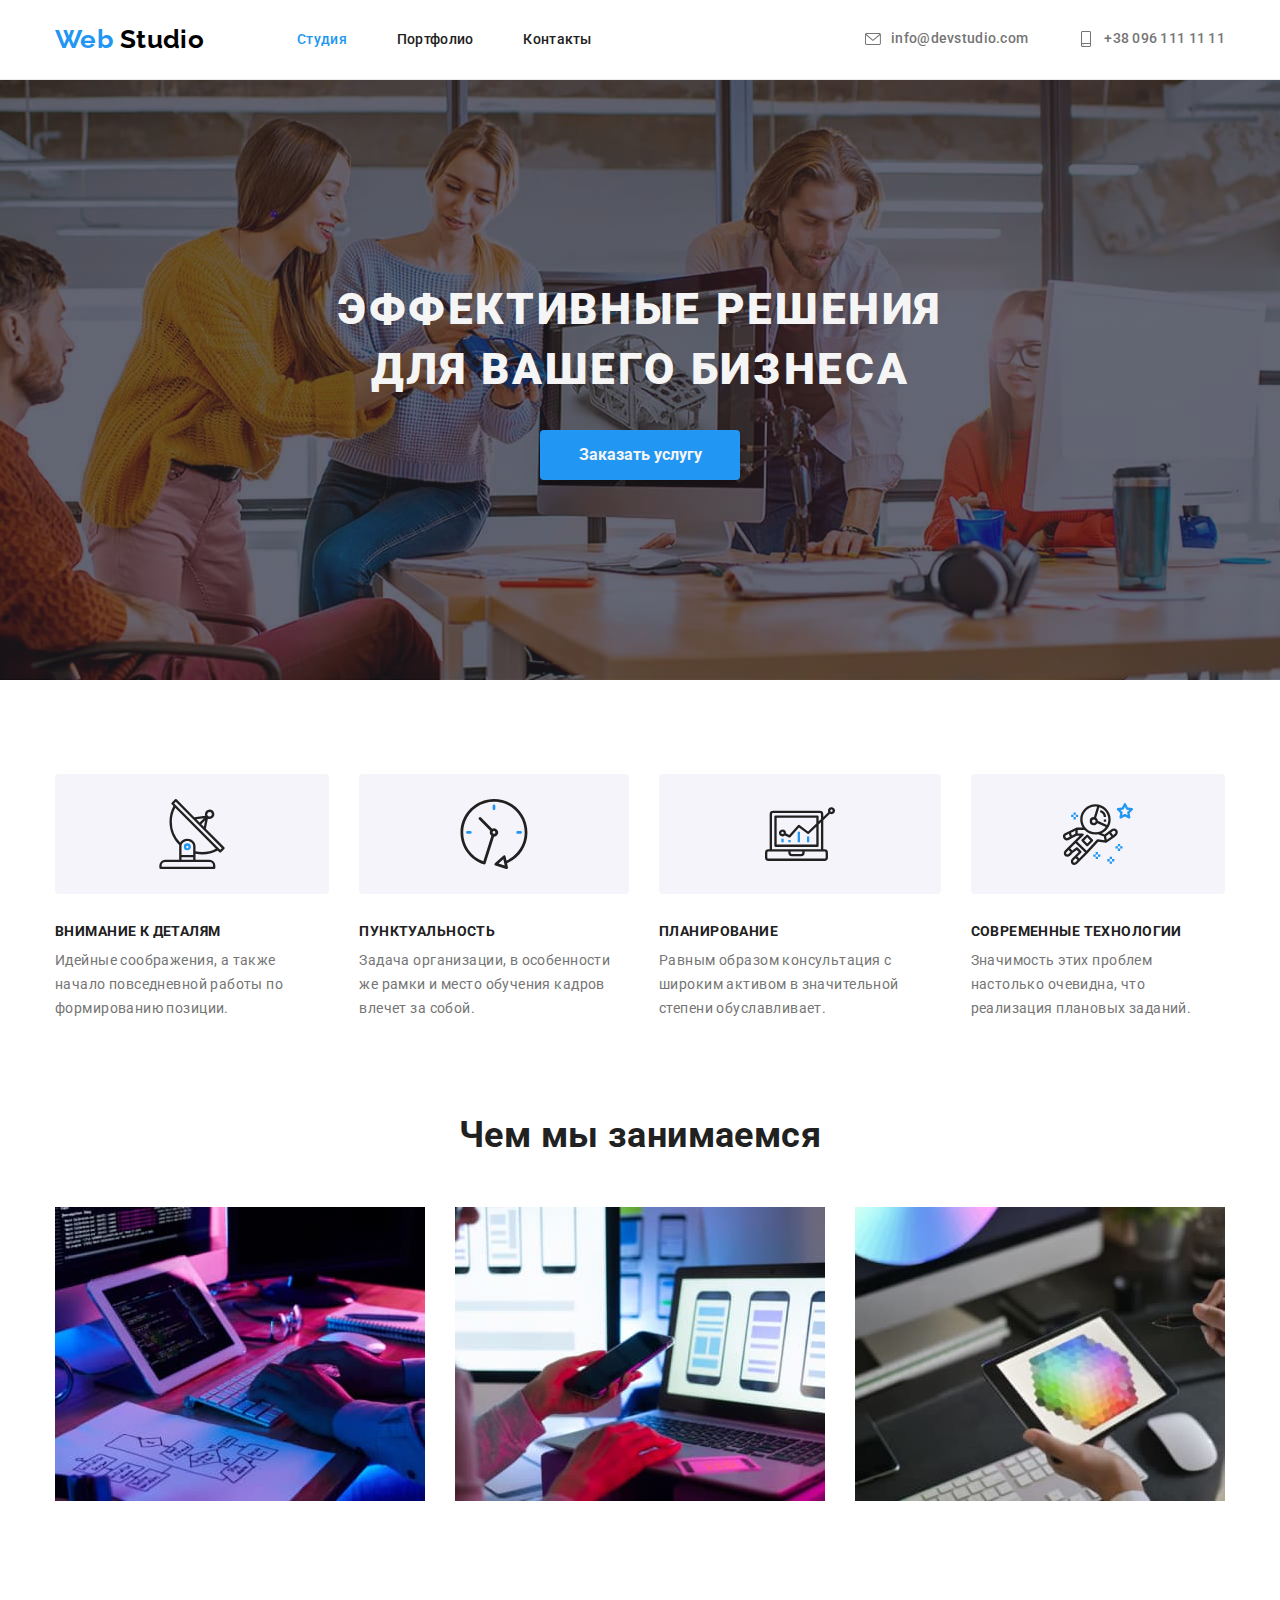
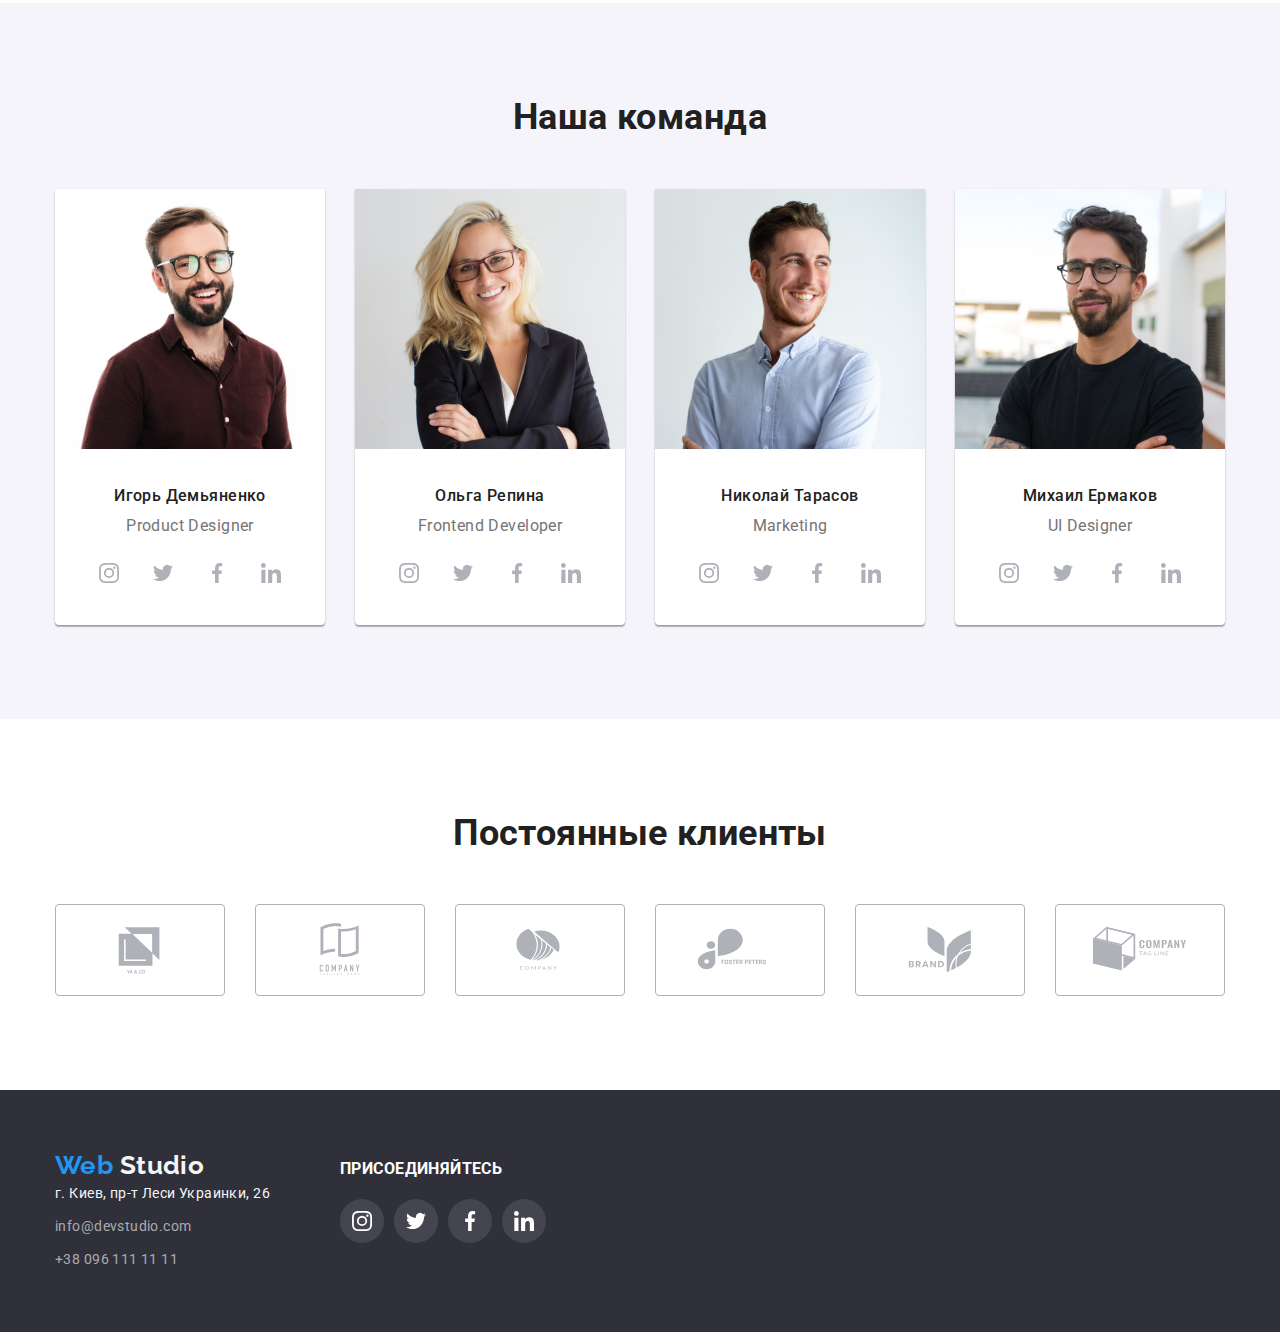
==== commit b2a83702: "updata" ====
--- a/index.html
+++ b/index.html
@@ -65,30 +65,38 @@
 					<h2 class="visually-hidden">Особенности</h2>
 					<ul class="list">
 						<li class="item">
-							<svg class="icon" widht="70px" height="70px">
-								<use href="./images/icon.svg#antenna"></use>
-							</svg>
+              <div class="icon-box">
+                <svg class="icon" widht="70px" height="70px">
+								  <use href="./images/icon.svg#antenna"></use>
+							  </svg>
+              </div>
 							<h3 class="list-titel">Внимание к деталям</h3>
 							<p> Идейные соображения, а также начало повседневной работы по формированию позиции. </p>
 						</li>
 						<li class="item">
-							<svg class="icon" widht="70px" height="70px">
-								<use href="./images/icon.svg#clock"></use>
-							</svg>
+							<div class="icon-box">
+                <svg class="icon" widht="70px" height="70px">
+								  <use href="./images/icon.svg#clock"></use>
+							  </svg>
+              </div>
 							<h3 class="list-titel">Пунктуальность</h3>
 							<p> Задача организации, в особенности же рамки и место обучения кадров влечет за собой. </p>
 						</li>
 						<li class="item">
-							<svg class="icon" widht="70px" height="70px">
-								<use href="./images/icon.svg#diagram"></use>
-							</svg>
+							<div class="icon-box">
+                <svg class="icon" widht="70px" height="70px">
+								  <use href="./images/icon.svg#diagram"></use>
+							  </svg>
+              </div>
 							<h3 class="list-titel">Планирование</h3>
 							<p> Равным образом консультация с широким активом в значительной степени обуславливает. </p>
 						</li>
 						<li class="item">
-							<svg class="icon" widht="70px" height="70px">
-								<use href="./images/icon.svg#astronaut"></use>
-							</svg>
+							<div class="icon-box">
+                <svg class="icon" widht="70px" height="70px">
+								  <use href="./images/icon.svg#astronaut"></use>
+							  </svg>
+              </div>
 							<h3 class="list-titel">Современные технологии</h3>
 							<p>Значимость этих проблем настолько очевидна, что реализация плановых заданий.</p>
 						</li>
@@ -124,22 +132,22 @@
 								<p lang="en" class="list-text">Product Designer</p>
                 <ul class="list social-links">
                   <li class="item-links">
-                    <a class="link" href=""><svg class="icon" widht="20px" height="20px">
-                      <use href="./images/icon.svg#instagram"></use>
-                    </svg>
-                  </svg></a>
-                  </li>
-                  <li class="item-links">
-                    <a class="link" href=""><svg class="icon" widht="20px" height="20px">
-                      <use href="./images/icon.svg#twitter"></use>
-                    </svg></a>
-                  </li>
-                  <li class="item-links">
-                    <a class="link" href=""><svg class="icon" widht="20px" height="20px">
-                      <use href="./images/icon.svg#facebook"></use>
-                    </svg></a></li>
-                  <li class="item-links">
-                    <a class="link" href=""><svg class="icon" widht="20px" height="20px">
+                    <a class="link" href=""><svg class="icon" >
+                      <use href="./images/icon.svg#instagram"></use>
+                    </svg>
+                  </svg></a>
+                  </li>
+                  <li class="item-links">
+                    <a class="link" href=""><svg class="icon" >
+                      <use href="./images/icon.svg#twitter"></use>
+                    </svg></a>
+                  </li>
+                  <li class="item-links">
+                    <a class="link" href=""><svg class="icon" >
+                      <use href="./images/icon.svg#facebook"></use>
+                    </svg></a></li>
+                  <li class="item-links">
+                    <a class="link" href=""><svg class="icon" >
                       <use href="./images/icon.svg#linkedin"></use>
                     </svg></a></li>
                 </ul>
@@ -152,22 +160,22 @@
 								<p lang="en" class="list-text">Frontend Developer</p>
                 <ul class="list social-links">
                   <li class="item-links">
-                    <a class="link" href=""><svg class="icon" widht="20px" height="20px">
-                      <use href="./images/icon.svg#instagram"></use>
-                    </svg>
-                  </svg></a>
-                  </li>
-                  <li class="item-links">
-                    <a class="link" href=""><svg class="icon" widht="20px" height="20px">
-                      <use href="./images/icon.svg#twitter"></use>
-                    </svg></a>
-                  </li>
-                  <li class="item-links">
-                    <a class="link" href=""><svg class="icon" widht="20px" height="20px">
-                      <use href="./images/icon.svg#facebook"></use>
-                    </svg></a></li>
-                  <li class="item-links">
-                    <a class="link" href=""><svg class="icon" widht="20px" height="20px">
+                    <a class="link" href=""><svg class="icon" >
+                      <use href="./images/icon.svg#instagram"></use>
+                    </svg>
+                  </svg></a>
+                  </li>
+                  <li class="item-links">
+                    <a class="link" href=""><svg class="icon" >
+                      <use href="./images/icon.svg#twitter"></use>
+                    </svg></a>
+                  </li>
+                  <li class="item-links">
+                    <a class="link" href=""><svg class="icon" >
+                      <use href="./images/icon.svg#facebook"></use>
+                    </svg></a></li>
+                  <li class="item-links">
+                    <a class="link" href=""><svg class="icon" >
                       <use href="./images/icon.svg#linkedin"></use>
                     </svg></a></li>
                 </ul>
@@ -180,22 +188,22 @@
 								<p lang="en" class="list-text">Marketing</p>
                 <ul class="list social-links">
                   <li class="item-links">
-                    <a class="link" href=""><svg class="icon" widht="20px" height="20px">
-                      <use href="./images/icon.svg#instagram"></use>
-                    </svg>
-                  </svg></a>
-                  </li>
-                  <li class="item-links">
-                    <a class="link" href=""><svg class="icon" widht="20px" height="20px">
-                      <use href="./images/icon.svg#twitter"></use>
-                    </svg></a>
-                  </li>
-                  <li class="item-links">
-                    <a class="link" href=""><svg class="icon" widht="20px" height="20px">
-                      <use href="./images/icon.svg#facebook"></use>
-                    </svg></a></li>
-                  <li class="item-links">
-                    <a class="link" href=""><svg class="icon" widht="20px" height="20px">
+                    <a class="link" href=""><svg class="icon" >
+                      <use href="./images/icon.svg#instagram"></use>
+                    </svg>
+                  </svg></a>
+                  </li>
+                  <li class="item-links">
+                    <a class="link" href=""><svg class="icon" >
+                      <use href="./images/icon.svg#twitter"></use>
+                    </svg></a>
+                  </li>
+                  <li class="item-links">
+                    <a class="link" href=""><svg class="icon" >
+                      <use href="./images/icon.svg#facebook"></use>
+                    </svg></a></li>
+                  <li class="item-links">
+                    <a class="link" href=""><svg class="icon" >
                       <use href="./images/icon.svg#linkedin"></use>
                     </svg></a></li>
                 </ul>
@@ -208,22 +216,22 @@
 								<p lang="en" class="list-text">UI Designer</p>
                 <ul class="list social-links">
                   <li class="item-links">
-                    <a class="link" href=""><svg class="icon" widht="20px" height="20px">
-                      <use href="./images/icon.svg#instagram"></use>
-                    </svg>
-                  </svg></a>
-                  </li>
-                  <li class="item-links">
-                    <a class="link" href=""><svg class="icon" widht="20px" height="20px">
-                      <use href="./images/icon.svg#twitter"></use>
-                    </svg></a>
-                  </li>
-                  <li class="item-links">
-                    <a class="link" href=""><svg class="icon" widht="20px" height="20px">
-                      <use href="./images/icon.svg#facebook"></use>
-                    </svg></a></li>
-                  <li class="item-links">
-                    <a class="link" href=""><svg class="icon" widht="20px" height="20px">
+                    <a class="link" href=""><svg class="icon" >
+                      <use href="./images/icon.svg#instagram"></use>
+                    </svg>
+                  </svg></a>
+                  </li>
+                  <li class="item-links">
+                    <a class="link" href=""><svg class="icon" >
+                      <use href="./images/icon.svg#twitter"></use>
+                    </svg></a>
+                  </li>
+                  <li class="item-links">
+                    <a class="link" href=""><svg class="icon" >
+                      <use href="./images/icon.svg#facebook"></use>
+                    </svg></a></li>
+                  <li class="item-links">
+                    <a class="link" href=""><svg class="icon" >
                       <use href="./images/icon.svg#linkedin"></use>
                     </svg></a></li>
                 </ul>
--- a/css/styles.css
+++ b/css/styles.css
@@ -141,6 +141,8 @@
 }
 
 .header-contacts .link {
+	display: flex;
+	align-items: center;
 	font-weight: 500;
 	line-height: 1.14;
 	letter-spacing: 0.02em;
@@ -245,18 +247,27 @@
 .peculiarities .item:nth-child(4n) {
 	margin-right: 0px;
 }
+
+.peculiarities .icon-box {
+	display: flex;
+	align-items: center;
+	justify-content: center;
+	height: 120px;
+	margin-bottom: 30px;
+
+	background: #f5f4fa;
+	border-radius: 4px;
+}
+
 .peculiarities .icon {
-	display: inline-block;
-	width: 270px;
-	height: 120px;
-
-	padding-top: 25px;
+	/* display: inline-block; */
+	width: 70px;
+	height: 70px;
+
+	/* padding-top: 25px;
 	padding-right: 100px;
 	padding-bottom: 25px;
-	padding-left: 100px;
-
-	background: #f5f4fa;
-	border-radius: 4px;
+	padding-left: 100px; */
 }
 
 /* Чем мы занимаемся */
@@ -294,6 +305,7 @@
 	text-align: center;
 	box-shadow: 0px 1px 3px rgba(0, 0, 0, 0.12), 0px 1px 1px rgba(0, 0, 0, 0.14), 0px 2px 1px rgba(0, 0, 0, 0.2);
 	border-radius: 0px 0px 4px 4px;
+	background-color: var(--header-bacground-color);
 }
 
 .team .item:nth-child(4n) {
@@ -330,7 +342,7 @@
 }
 
 .team .list-text {
-	padding-bottom: 16px;
+	margin-bottom: 16px;
 	font-size: 16px;
 	line-height: 1.19;
 	text-align: center;
@@ -394,13 +406,19 @@
 .client .item {
 	width: 170px;
 	height: 92px;
-	padding: 16px 32px;
-	border: 1px solid #afb1b8;
+	/* padding: 16px 32px; */
+}
+
+.client .link {
+	display: flex;
+	align-items: center;
+	justify-content: center;
+	color: var(--icon-color);
+
+	border: 1px solid;
 	border-radius: 4px;
-}
-
-.client .link {
-	color: var(--icon-color);
+	width: 100%;
+	height: 100%;
 }
 
 .client .link:hover,
@@ -475,6 +493,12 @@
 	flex-wrap: wrap;
 }
 
+.projects .link {
+	display: inline-block;
+	text-decoration: none;
+	color: inherit;
+}
+
 .projects .item {
 	box-sizing: border-box;
 
@@ -491,8 +515,8 @@
 	margin-right: 0px;
 }
 
-.projects .item:hover,
-.projects .item:focus {
+.projects .link:hover,
+.projects .link:focus {
 	box-shadow: 0px 1px 1px rgba(0, 0, 0, 0.12), 0px 4px 4px rgba(0, 0, 0, 0.06), 1px 4px 6px rgba(0, 0, 0, 0.16);
 }
 
@@ -567,6 +591,7 @@
 
 .footer .container {
 	display: flex;
+	align-items: baseline;
 }
 
 .footer .blok + .blok {
@@ -574,7 +599,7 @@
 }
 
 .footer .blok-titel {
-	margin-top: 12px;
+	/* margin-top: 12px; */
 	margin-bottom: 20px;
 
 	font-weight: 700;
